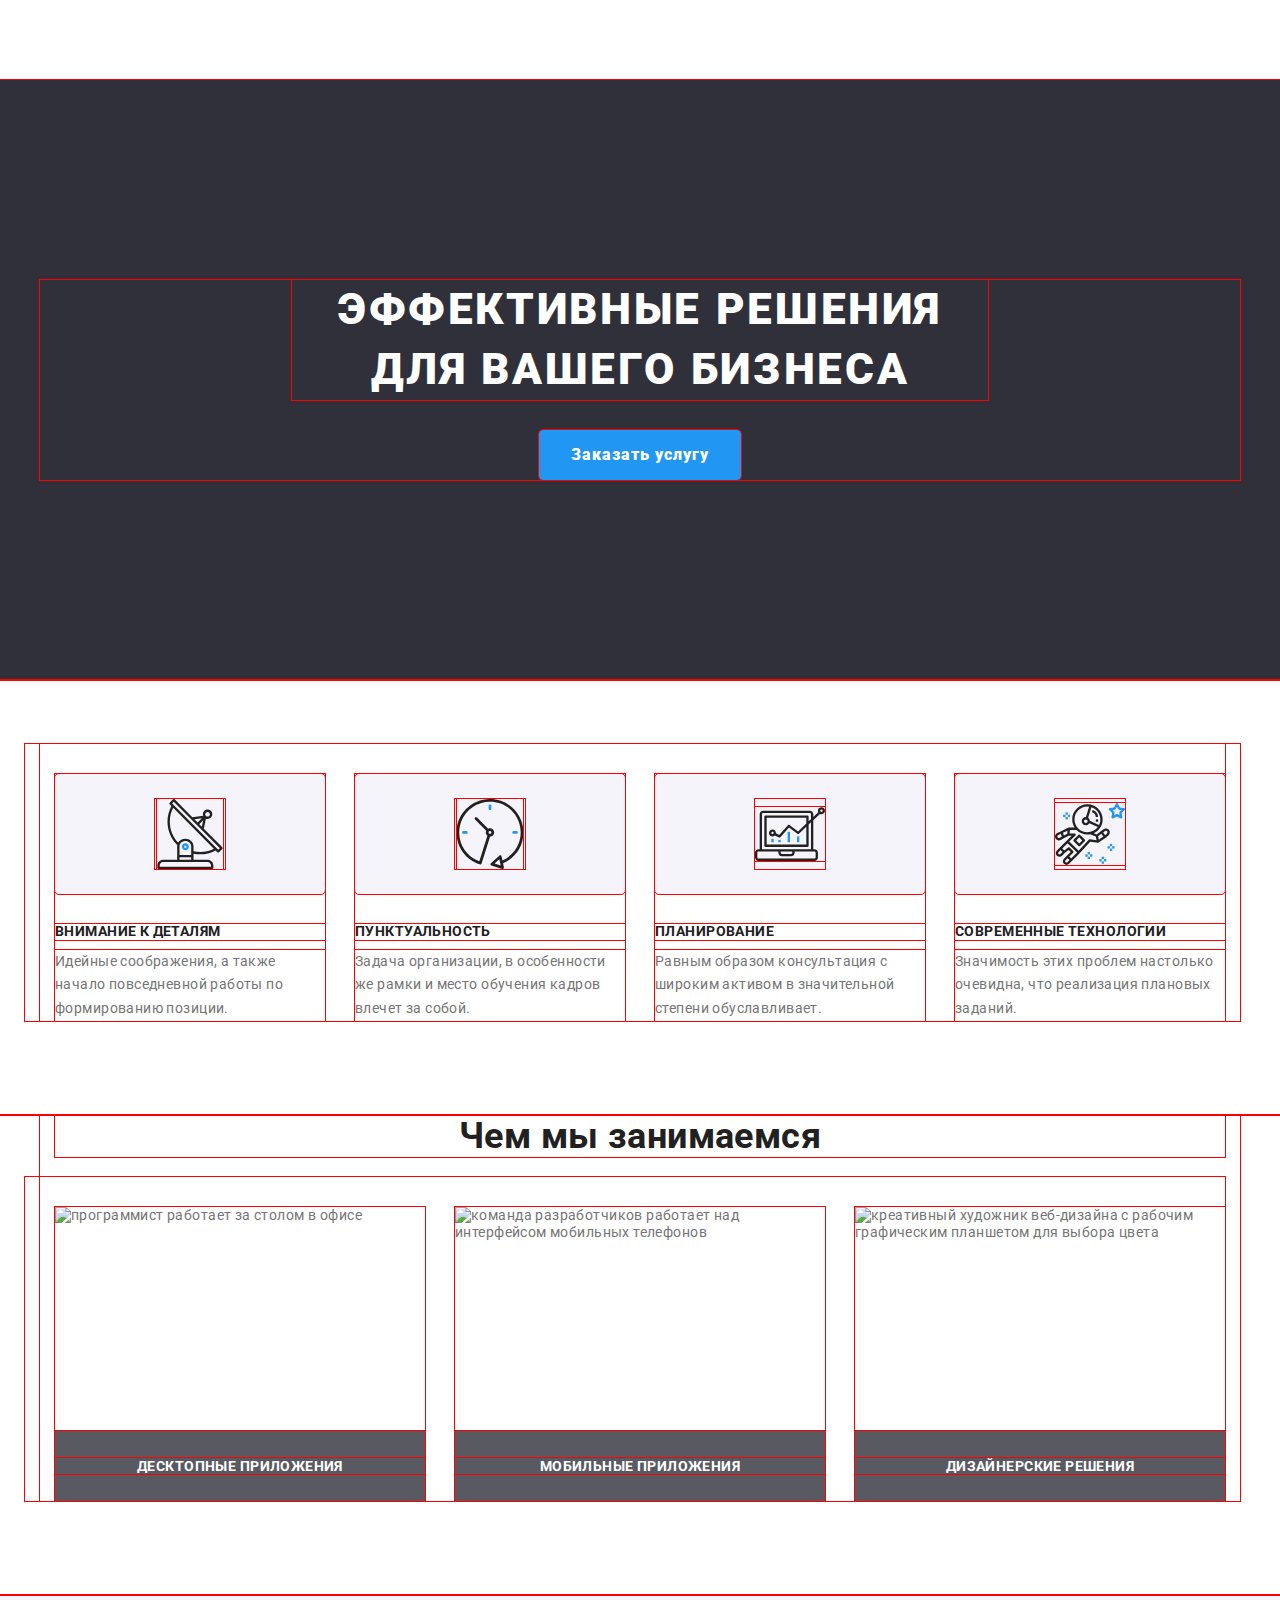
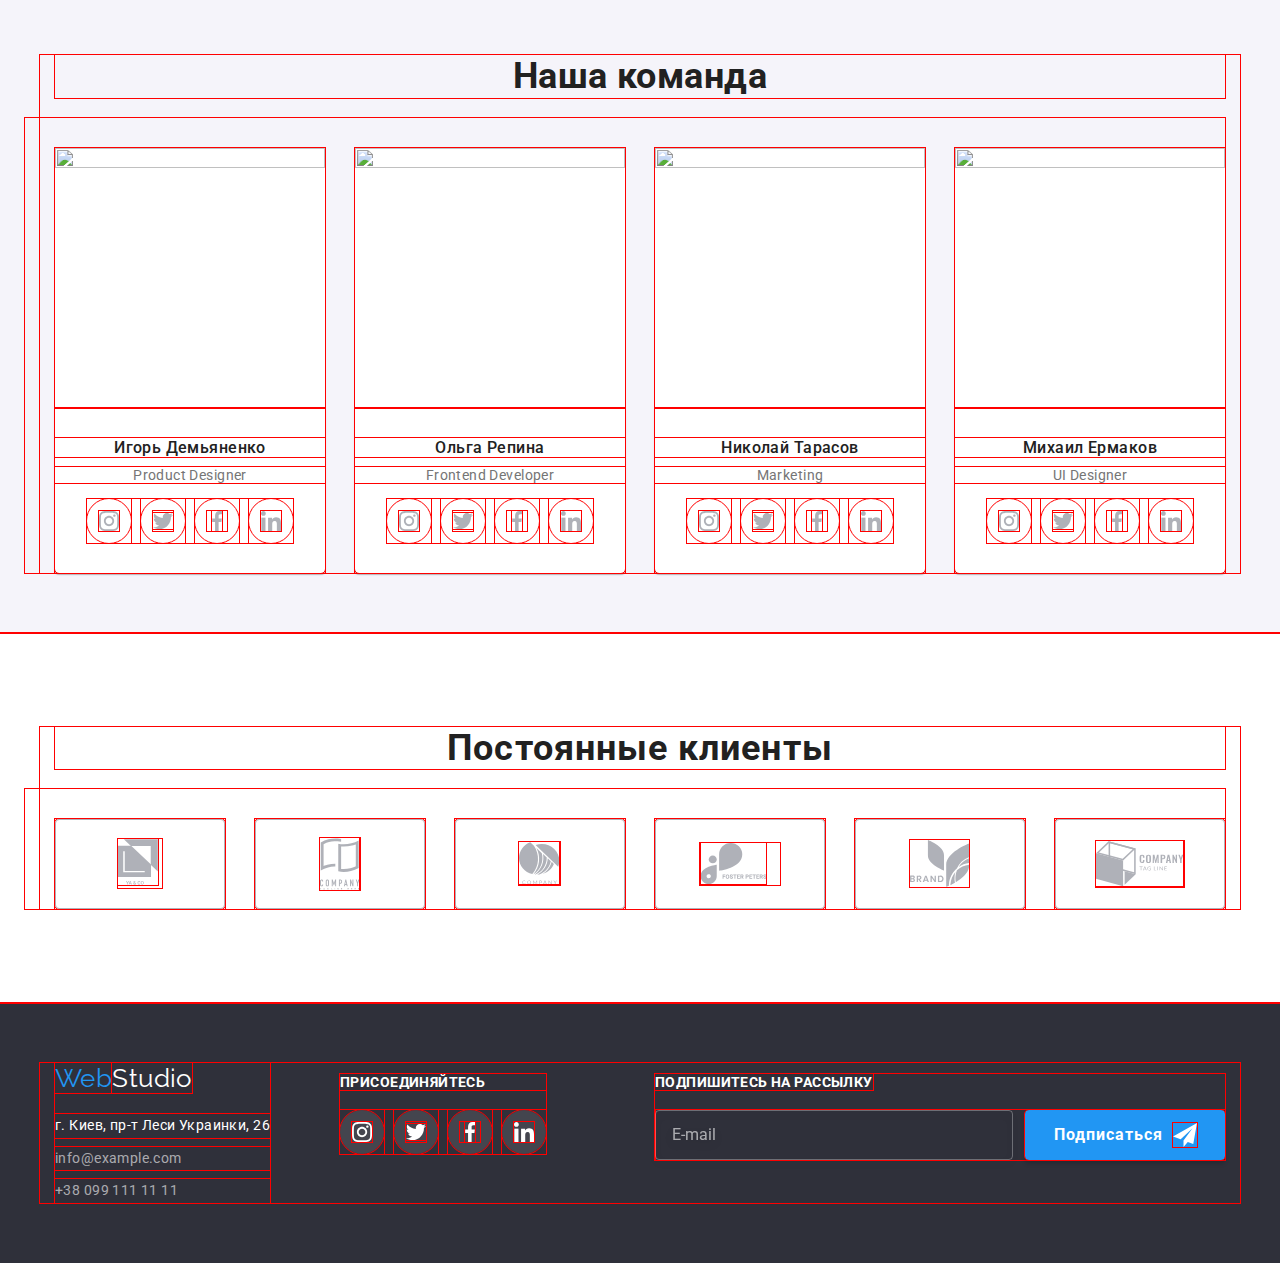
==== index.html @ 81e75cf7 "Some section done (Mobile First)" ====
<!DOCTYPE html>
<html lang="ru">
<head>
    <meta charset="UTF-8">
    <meta http-equiv="X-UA-Compatible" content="IE=edge">
    <meta name="viewport" content="width=device-width, initial-scale=1.0">
    <title lang="en">WebStudio</title>
    <link rel="preconnect" href="https://fonts.gstatic.com">
    <link href="https://fonts.googleapis.com/css2?family=Raleway:wght@700&family=Roboto:wght@400;500;700;900&display=swap"
        rel="stylesheet">
    <link rel="stylesheet" href="https://cdnjs.cloudflare.com/ajax/libs/modern-normalize/1.0.0/modern-normalize.css">
    <link rel="stylesheet" href="./css/main.min.css">
</head>
<body>

    <!-- <header class="header">
        <div class="container header__envelope">
            <a href="./index.html" class="logo">Web<span class="logo logo--color-b">Studio</span></a>
            <nav class="nav">
                <ul class="list nav__list">
                    <li class="nav__item"><a href="./index.html" class="nav__link nav__link--current">Студия</a></li>
                    <li class="nav__item"><a href="./portfolio.html" class="nav__link">Портфолио</a></li>
                    <li class="nav__item"><a href="" class="nav__link">Контакты</a></li>
                </ul>
            </nav>
            
            <ul class="list contacts contacts__list">
                <li class="contacts__item">
                    <a href="mailto:info@devstudio.com" class="contacts__link">
                        <svg class="contacts__icon" width="16" height="12">
                            <use href="./images/svg/icons.svg#icon-envelope"></use>
                        </svg>
                        info@devstudio.com</a>
                </li>
                <li class="contacts__item">
                    <a href="tel:+380961111111" class="contacts__link">
                        <svg class="contacts__icon" width="10" height="16">
                            <use href="./images/svg/icons.svg#icon-smartphone"></use>
                        </svg>
                        +38 096 111 11 11</a>
                </li>
            </ul>
        </div>
    </header> -->

    <main>
        
        <section class="section baner">
            <div class="container">
                <h1 class="baner__title">Эффективные решения для вашего бизнеса</h1>
                <button type="button" class="baner__button" data-modal-open>Заказать услугу</button>
            </div>
        </section>
        
        <section class="features  section">
            <div class="container">
                <h2 class="hidden">Особенности</h2>
                <ul class="list features__list">
                    <li class="features__item">
                        <div class="features__tumb">
                        <svg class="features__icon" width="70" height="70">
                            <use href="./images/svg/icons.svg#icon-antenna"></use>
                        </svg>
                        </div>
                        <h3 class="features__title">Внимание к деталям</h3>
                        <p class="features__text">Идейные соображения, а также начало повседневной работы по формированию позиции.</p>
                    </li>
                    <li class="features__item">
                        <div class="features__tumb">
                        <svg class="features__icon" width="70" height="70">
                            <use href="./images/svg/icons.svg#icon-clock"></use>
                        </svg>
                        </div>
                        <h3 class="features__title">Пунктуальность</h3>
                        <p class="features__text">Задача организации, в особенности же рамки и место обучения кадров влечет за собой.</p>
                    </li>
                    <li class="features__item">
                        <div class="features__tumb">
                        <svg class="features__icon" width="70" height="70">
                            <use href="./images/svg/icons.svg#icon-diagram"></use>
                        </svg>
                        </div>
                        <h3 class="features__title">Планирование</h3>
                        <p class="features__text">Равным образом консультация с широким активом в значительной степени обуславливает.</p>
                    </li>
                    <li class="features__item">
                        <div class="features__tumb">
                        <svg class="features__icon" width="70" height="70">
                            <use href="./images/svg/icons.svg#icon-astronaut"></use>
                        </svg>
                        </div>
                        <h3 class="features__title">Современные технологии</h3>
                        <p class="features__text">Значимость этих проблем настолько очевидна, что реализация плановых заданий.</p>
                    </li>
                </ul>
            </div>
        </section>
        
        <section class="works  section">
            <div class="container">
                <h2 class="works__title">Чем мы занимаемся</h2>
                <ul class="list works__list">
                    <li class="works__item">
                        <div class="works__thumb">
                            <img src="./images/img1.jpg" width="370" height="294" alt="программист работает за столом в офисе">
                            <div class="works__overlay">
                                <p>Десктопные приложения</p>
                            </div>
                        </div>
                    </li>
                    
                    <li class="works__item">
                        <div class="works__thumb">
                            <img src="./images/img2.jpg" width="370" height="294" alt="команда разработчиков работает над интерфейсом мобильных телефонов">
                            <div class="works__overlay">
                                <p>Мобильные приложения</p>
                            </div>
                        </div>
                    </li>

                    <li class="works__item">
                        <div class="works__thumb">
                            <img src="./images/img3.jpg" width="370" height="294" alt="креативный художник веб-дизайна с рабочим графическим планшетом для выбора цвета">
                            <div class="works__overlay">
                                <p>Дизайнерские решения</p>
                            </div>
                        </div>
                    </li>
                </ul>
            </div>
        </section>
        
        <section class="team  section">
            <div class="container">
                <h2 class="team__title">Наша команда</h2>
                <ul class="list team__list">
                    <li class="team__item">

                        <article class="team-card">
                            <div class="team-card__thumb">
                                <img src="./images/img21.jpg" width="270" height="260" alt="" />
                            </div>
                            
                            <div class="team-card__content">
                                <h3 class="team-card__name">Игорь Демьяненко</h3>
                                <p class="team-card__profecion" lang="en">Product Designer</p>
                            <ul class="list social social__list">
                                <li class="social__item">
                                    <a href="" class="social__link" target="_blank" rel="noopener noreferrer">
                                        <svg class="social__icon">
                                            <use href="./images/svg/icons.svg#icon-instagram"></use>
                                        </svg>
                                    </a>
                                </li>

                                <li class="social__item">
                                    <a href="" class="social__link" target="_blank" rel="noopener noreferrer">
                                        <svg class="social__icon">
                                            <use href="./images/svg/icons.svg#icon-twitter"></use>
                                        </svg>
                                    </a>
                                </li>

                                <li class="social__item">
                                    <a href="" class="social__link" target="_blank" rel="noopener noreferrer">
                                        <svg class="social__icon">
                                            <use href="./images/svg/icons.svg#icon-facebook"></use>
                                        </svg>
                                    </a>
                                </li>

                                <li class="social__item">
                                    <a href="" class="social__link" target="_blank" rel="noopener noreferrer">
                                        <svg class="social__icon">
                                            <use href="./images/svg/icons.svg#icon-linkedin"></use>
                                        </svg>
                                    </a>
                                </li>
                            </ul>
                            </div>
                        </article>
                    </li>

                    <li class="team__item">
                        <article class="team-card">
                            <div class="team-card__thumb">
                                <img src="./images/img22.jpg" width="270" height="260" alt="" />
                            </div>
                            
                            <div class="team-card__content">
                                <h3 class="team-card__name">Ольга Репина</h3>
                                <p class="team-card__profecion" lang="en">Frontend Developer</p>
                            <ul class="list social social__list">
                                <li class="social__item">
                                    <a href="" class="social__link" target="_blank" rel="noopener noreferrer">
                                        <svg class="social__icon">
                                            <use href="./images/svg/icons.svg#icon-instagram"></use>
                                        </svg>
                                    </a>
                                </li>

                                <li class="social__item">
                                    <a href="" class="social__link" target="_blank" rel="noopener noreferrer">
                                        <svg class="social__icon">
                                            <use href="./images/svg/icons.svg#icon-twitter"></use>
                                        </svg>
                                    </a>
                                </li>

                                <li class="social__item">
                                    <a href="" class="social__link" target="_blank" rel="noopener noreferrer">
                                        <svg class="social__icon">
                                            <use href="./images/svg/icons.svg#icon-facebook"></use>
                                        </svg>
                                    </a>
                                </li>

                                <li class="social__item">
                                    <a href="" class="social__link" target="_blank" rel="noopener noreferrer">
                                        <svg class="social__icon">
                                            <use href="./images/svg/icons.svg#icon-linkedin"></use>
                                        </svg>
                                    </a>
                                </li>
                            </ul>
                            </div>
                        </article>
                    </li>

                    <li class="team__item">
                        <article class="team-card">
                            <div class="team-card__thumb">
                                <img src="./images/img23.jpg" width="270" height="260" alt="" />
                            </div>
                            
                            <div class="team-card__content">
                                <h3 class="team-card__name">Николай Тарасов</h3>
                                <p class="team-card__profecion" lang="en">Marketing</p>
                            <ul class="list social social__list">
                                <li class="social__item">
                                    <a href="" class="social__link" target="_blank" rel="noopener noreferrer">
                                        <svg class="social__icon">
                                            <use href="./images/svg/icons.svg#icon-instagram"></use>
                                        </svg>
                                    </a>
                                </li>

                                <li class="social__item">
                                    <a href="" class="social__link" target="_blank" rel="noopener noreferrer">
                                        <svg class="social__icon">
                                            <use href="./images/svg/icons.svg#icon-twitter"></use>
                                        </svg>
                                    </a>
                                </li>

                                <li class="social__item">
                                    <a href="" class="social__link" target="_blank" rel="noopener noreferrer">
                                        <svg class="social__icon">
                                            <use href="./images/svg/icons.svg#icon-facebook"></use>
                                        </svg>
                                    </a>
                                </li>

                                <li class="social__item">
                                    <a href="" class="social__link" target="_blank" rel="noopener noreferrer">
                                        <svg class="social__icon">
                                            <use href="./images/svg/icons.svg#icon-linkedin"></use>
                                        </svg>
                                    </a>
                                </li>
                            </ul>
                            </div>
                        </article>
                    </li>

                    <li class="team__item">
                        <article class="team-card">
                            <div class="team-card__thumb">
                                <img src="./images/img24.jpg" width="270" height="260" alt="" />
                            </div>
                            
                            <div class="team-card__content">
                                <h3 class="team-card__name">Михаил Ермаков</h3>
                                <p class="team-card__profecion" lang="en">UI Designer</p>
                            <ul class="list social social__list">
                                <li class="social__item">
                                    <a href="" class="social__link" target="_blank" rel="noopener noreferrer">
                                        <svg class="social__icon">
                                            <use href="./images/svg/icons.svg#icon-instagram"></use>
                                        </svg>
                                    </a>
                                </li>

                                <li class="social__item">
                                    <a href="" class="social__link" target="_blank" rel="noopener noreferrer">
                                        <svg class="social__icon">
                                            <use href="./images/svg/icons.svg#icon-twitter"></use>
                                        </svg>
                                    </a>
                                </li>

                                <li class="social__item">
                                    <a href="" class="social__link" target="_blank" rel="noopener noreferrer">
                                        <svg class="social__icon">
                                            <use href="./images/svg/icons.svg#icon-facebook"></use>
                                        </svg>
                                    </a>
                                </li>

                                <li class="social__item">
                                    <a href="" class="social__link" target="_blank" rel="noopener noreferrer">
                                        <svg class="social__icon">
                                            <use href="./images/svg/icons.svg#icon-linkedin"></use>
                                        </svg>
                                    </a>
                                </li>
                            </ul>
                            </div>
                        </article>
                    </li>
                </ul>
            </div>
        </section>

        <section class="clients section">
            <div class="container">
                <h2 class="clients__title">Постоянные клиенты</h2>
                <ul class="list clients__list">
                    <li class="clients__item">
                        <a href="" class="clients__link">
                        <svg  class="
                        " width="44" height="49">
                            <use href="./images/svg/icons.svg#icon-logo-1"></use>
                        </svg>
                        </a>
                    </li>
                    <li class="clients__item">
                        <a href="" class="clients__link">
                        <svg  class="" width="40" height="52">
                            <use href="./images/svg/icons.svg#icon-logo-2"></use>
                        </svg>
                        </a>
                    </li>
                    <li class="clients__item">
                        <a href="" class="clients__link">
                        <svg  class="" width="41" height="43">
                            <use href="./images/svg/icons.svg#icon-logo-3"></use>
                        </svg>
                        </a>
                    </li>
                    <li class="clients__item">
                        <a href="" class="clients__link">
                        <svg  class="" width="80" height="42">
                            <use href="./images/svg/icons.svg#icon-logo-4"></use>
                        </svg>
                        </a>
                    </li>
                    <li class="clients__item">
                        <a href="" class="clients__link">
                        <svg  class="" width="59" height="47">
                            <use href="./images/svg/icons.svg#icon-logo-5"></use>
                        </svg>
                        </a>
                    </li>
                    <li class="clients__item">
                        <a href="" class="clients__link">
                        <svg  class="" width="88" height="46">
                            <use href="./images/svg/icons.svg#icon-logo-6"></use>
                        </svg>
                        </a>
                    </li>
                </ul>
            </div>
        </section>

    </main>
    
    <footer class="footer">
        <div class="container footer__envelope">
            <div class="footer__box">
                <a href="./index.html" class="logo">Web<span class="logo--color-w">Studio</span></a>
                <address class="address">
                    <ul class="list address__list">
                        <li class="address__item">
                            <a href="https://goo.gl/maps/QPnTebf9rSp8Pme26" class="address__map" target="_blank" rel="noopener noreferrer">г. Киев, пр-т Леси Украинки, 26</a>
                        </li>
                        <li class="address__item">
                            <a href="mailto:info@example.com" class="address__link">info@example.com</a>
                        </li>
                        <li class="address__item">
                            <a href="tel:+380991111111" class="address__link">+38 099 111 11 11</a>
                        </li>
                        
                    </ul>
                </address>
            </div>
            <div class="folow social">
                <h3 class="folow__title">присоединяйтесь</h3>
                <ul class="list social__list">
                    <li class="social__item">
                        <a href="" class="social__link-footer" target="_blank" rel="noopener noreferrer">
                            <svg class="social__icon-footer">
                                <use href="./images/svg/icons.svg#icon-instagram"></use>
                            </svg>
                        </a>
                    </li>
                
                    <li class="social__item">
                        <a href="" class="social__link-footer" target="_blank" rel="noopener noreferrer">
                            <svg class="social__icon-footer">
                                <use href="./images/svg/icons.svg#icon-twitter"></use>
                            </svg>
                        </a>
                    </li>
                
                    <li class="social__item">
                        <a href="" class="social__link-footer" target="_blank" rel="noopener noreferrer">
                            <svg class="social__icon-footer">
                                <use href="./images/svg/icons.svg#icon-facebook"></use>
                            </svg>
                        </a>
                    </li>
                
                    <li class="social__item">
                        <a href="" class="social__link-footer" target="_blank" rel="noopener noreferrer">
                            <svg class="social__icon-footer">
                                <use href="./images/svg/icons.svg#icon-linkedin"></use>
                            </svg>
                        </a>
                    </li>
            </div>

            <div class="subscribe">
                <h3 class="subscribe__title">Подпишитесь на рассылку</h3>
                    <div class="subscribe__form">
                        <label for="subscribe-email" class="subscribe__label"></label>
                        <input type="email" name="telegramm" placeholder="E-mail" class="subscribe__input" id="subscribe-email" autocomplete="email"/>

                        <button type="submit" class="subscribe__button">Подписаться
                            <svg class="subscribe__icon" width="24px" height="24px">
                                <use href="./images/svg/icons.svg#icon-telegramm"></use>
                            </svg>
                        </button>
                    </div>
             </div>
        </div>
    </footer>

    
    <!-- <div class="backdrop is-hidden" data-modal>
        <div class="modal">
            <button class="modal__button-close" data-modal-close>
                <svg class="modal__icon-close" width="18px" height="18px">
                    <use href="./images/svg/icons.svg#modal-close"></use>
                </svg>
            </button>
               
                <div class="modal__container">
                    <b class="modal__title">Оставьте свои данные, мы вам перезвоним</b>
                    <form class="form">
                
                        <div class="form__item">
                            <label for="user-name" class="form__label">Имя</label>
                            <input type="text" id="user-name" name="name" class="form__input" autocomplete="name">
                            <svg class="form__icon" width="18px" height="18px">
                                <use href="./images/svg/icons.svg#icon-name-user-form"></use>
                            </svg>
                        </div>
                
                        <div class="form__item">
                            <label for="user-tel" class="form__label">Телефон</label>
                            <input type="tel" id="user-tel" name="phone" class="form__input" autocomplete="tel">
                            <svg class="form__icon" width="18px" height="18px">
                                <use href="./images/svg/icons.svg#icon-tel-form"></use>
                            </svg>
                        </div>
                
                        <div class="form__item">
                            <label for="user-email" class="form__label">Почта</label>
                            <input type="email" id="user-email" name="mail" class="form__input" autocomplete="email">
                            <svg class="form__icon" width="18px" height="18px">
                                <use href="./images/svg/icons.svg#icon-email-form"></use>
                            </svg>
                        </div>
                
                        <div class="form__item">
                            <label for="user-comment" class="form__label">Комментарий</label>
                            <textarea name="comment" placeholder="Введите текст" id="user-comment" name="comment"
                                class="form__input-comment"></textarea>
                        </div>
                
                        <label class="chek check__label" for="check">
                            <input class="check__input hidden" type="checkbox" id="check" name="check" required />
                            <span class="check__thumb">
                                <svg class="check__icon" width="16px" height="15px">
                                    <use href="./images/svg/icons.svg#icon-checkbox"></use>
                                </svg>
                            </span>
                            <p class="check__policy">Соглашаюсь с рассылкой и принимаю
                                <a class="check__policy-link" href="">Условия договора</a>
                            </p>
                        </label>
                
                        <button class="submit-btn" type="submit">Отправить</button>
                
                    </form>
                </div>
        </div>
        
    </div> -->

    

    

    <script src="./js/modal.js"></script>
    
</body>
</html>
---- css/main.min.css ----
:root{--card-set-gap: 30px;--card-shadow: 0px 2px 1px -1px rgba(0, 0, 0, 0.2),
    0px 1px 1px 0px rgba(0, 0, 0, 0.14), 0px 1px 3px 0px rgba(0, 0, 0, 0.12);--main-text-color: #757575;--title-text-color: #212121;--main-bg-color: #ffffff;--secondary-bg-color: #2f303a;--accent-color: #2196f3;--accent-btn-color: #188ce8;--for-link: #afb1b8;--time-gif: 250ms;--cubic: cubic-bezier(0.4, 0, 0.2, 1)}body{font-family:"Roboto", sans-serif;font-size:14px;letter-spacing:0.03em;padding-top:80px;background-color:var(--main-bg-color);color:var(--main-text-color)}*,*::before,*::after{outline:1px solid red}h1,h2,h3,h4,h5,h6,p,b{margin:0}img{display:block;width:100%;height:auto}.hidden{position:absolute;width:1px;height:1px;border:0;margin:-1px;padding:0;clip:rect(0 0 0 0);overflow:hidden}.list{list-style:none;padding:0;margin:0}.section{padding-top:60px;padding-bottom:60px}@media screen and (min-width: 1200px){.section{padding-top:94px;padding-bottom:94px}}.container{width:100%;padding-left:15px;padding-right:15px}@media screen and (min-width: 480px){.container{max-width:480px;margin-left:auto;margin-right:auto}}@media screen and (min-width: 768px){.container{max-width:768px}}@media screen and (min-width: 1200px){.container{max-width:1200px}}.header{position:fixed;min-height:80px;width:100%;min-height:80px;top:0;left:0;z-index:1;background-color:var(--main-bg-color);border-bottom:1px solid #ececec}.header__envelope{display:flex;align-items:center}.logo{text-decoration:none;font-family:"Raleway", sans-serif;font-size:26px;line-height:1.19;color:var(--accent-color)}.logo--color-b{color:var(--title-text-color)}.logo--color-w{color:var(--main-bg-color)}.nav__list{display:flex;margin-left:88px}@media screen and (min-width: 1200px){.nav__list{margin-left:93px}}.nav__item:not(:last-child){margin-right:50px}.nav__link{display:block;align-items:center;padding-top:32px;padding-bottom:32px;text-decoration:none;font-weight:500;line-height:1.14;letter-spacing:0.02em;color:var(--title-text-color);transition:color var(--time-gif) var(--cubic)}.nav__link:hover,.nav__link:focus{color:var(--accent-color)}.nav__link--current{position:relative;color:var(--accent-color)}.nav__link--current::after{content:"";display:block;position:absolute;bottom:-1px;left:0;width:100%;height:4px;border-radius:2px;background-color:var(--accent-color)}.contacts{display:flex}.contacts__list{margin-left:auto}.contacts__item:not(:last-child){margin-right:50px}.contacts__link{display:inline-flex;align-items:center;text-decoration:none;font-weight:500;line-height:1.14;letter-spacing:0.02em;color:var(--main-text-color);transition:color var(--time-gif) var(--cubic)}.contacts__link:hover,.contacts__link:focus{color:var(--accent-color)}.contacts__icon{margin-right:10px;fill:currentColor}.baner{max-width:1600px;margin-right:auto;margin-left:auto;text-align:center;padding-top:200px;padding-bottom:200px;background-image:linear-gradient(to bottom, rgba(47,48,58,0.4), rgba(47,48,58,0.4)),url(../images/Img.jpg);background-repeat:no-repeat;background-size:cover;background-position:center;background-color:var(--secondary-bg-color)}.baner__title{margin:0 auto 30px;font-weight:900;max-width:696px;font-style:normal;font-size:44px;line-height:1.36;letter-spacing:0.06em;text-transform:uppercase;color:var(--main-bg-color)}.baner__button{padding:10px 32px;min-width:200px;font-weight:900;font-size:16px;line-height:1.87;letter-spacing:0.06em;cursor:pointer;border:0px solid transparent;border-radius:4px;background-color:var(--accent-color);color:var(--main-bg-color)}.baner__button:hover,.baner__button:focus{background-color:var(--accent-btn-color)}.features__list{display:flex;flex-wrap:wrap;margin-left:calc(-1 * var(--card-set-gap));margin-top:calc(-1 * var(--card-set-gap))}.features__item{flex-basis:100%;margin-left:var(--card-set-gap);margin-top:var(--card-set-gap)}@media screen and (min-width: 768px){.features__item{flex-basis:calc(100% / 2 - var(--card-set-gap))}}@media screen and (min-width: 1200px){.features__item{flex-basis:calc(100% / 4 - var(--card-set-gap))}}.features__tumb{display:flex;justify-content:center;align-items:center;margin-bottom:30px;height:120px;border-radius:4px;background-color:#f5f4fa}.features__title{margin-bottom:10px;font-weight:700;font-size:14px;line-height:1.14;text-transform:uppercase;color:var(--title-text-color)}.features__text{line-height:1.71}.works{display:none}@media screen and (min-width: 1200px){.works{display:block;padding-top:0}}.works__title{text-align:center;margin-bottom:50px;font-size:36px;line-height:1.17;color:var(--title-text-color)}.works__list{display:flex;flex-wrap:wrap;margin-left:calc(-1 * var(--card-set-gap));margin-top:calc(-1 * var(--card-set-gap))}.works__item{flex-basis:calc(100% / 3 - var(--card-set-gap));margin-left:var(--card-set-gap);margin-top:var(--card-set-gap)}.works__thumb{position:relative}.works__overlay{position:absolute;bottom:0;width:100%;padding-top:27px;padding-bottom:27px;font-weight:700;line-height:16px;text-align:center;text-transform:uppercase;color:var(--main-bg-color);background-color:rgba(47,48,58,0.8)}.team{background-color:#f5f4fa;padding-top:60px;padding-bottom:60px}.team__title{margin-bottom:50px;text-align:center;font-size:36px;line-height:1.17;color:var(--title-text-color)}.team__list{display:flex;flex-wrap:wrap;margin-left:calc(-1 * var(--card-set-gap));margin-top:calc(-1 * var(--card-set-gap))}.team__item{flex-basis:100%;margin-left:var(--card-set-gap);margin-top:var(--card-set-gap);background-color:var(--main-bg-color)}@media screen and (min-width: 768px){.team__item{flex-basis:calc(100% / 2 - var(--card-set-gap))}}@media screen and (min-width: 1200px){.team__item{flex-basis:calc(100% / 4 - var(--card-set-gap))}}.team-card__thumb{width:100%}.team-card__content{text-align:center;padding-top:var(--card-set-gap);padding-bottom:24px;box-shadow:0px 1px 3px rgba(0,0,0,0.12),0px 1px 1px rgba(0,0,0,0.14),0px 2px 1px rgba(0,0,0,0.2);border-radius:0px 0px 4px 4px}@media screen and (min-width: 1200px){.team-card__content{padding-bottom:30px}}.team-card__name{margin-bottom:10px;font-weight:500;font-size:16px;line-height:1.19;color:var(--title-text-color)}.team-card__profecion{margin-bottom:16px}.social__list{display:inline-flex}.social__item:not(:last-child){margin-right:10px}.social__link{display:flex;align-items:center;justify-content:center;width:44px;height:44px;border-radius:50%;transition:background-color var(--time-gif) var(--cubic),fill var(--time-gif) var(--cubic)}.social__link:hover,.social__link:focus{background-color:var(--accent-color)}.social__icon{width:20px;height:20px;fill:var(--for-link)}.social__link:hover .social__icon,.social__link:focus .social__icon{fill:var(--main-bg-color)}.social__link-footer{display:flex;align-items:center;justify-content:center;width:44px;height:44px;border-radius:50%;fill:var(--main-bg-color);background-color:rgba(255,255,255,0.1);transition:background-color var(--time-gif) var(--cubic)}.social__link-footer:hover,.social__link-footer:focus{background-color:var(--accent-color)}.social__icon-footer{width:20px;height:20px;fill:var(--main-bg-color)}.clients__title{margin-bottom:30px;text-align:center;font-weight:700;font-size:36px;line-height:42px;letter-spacing:0.03em;color:var(--title-text-color)}@media screen and (min-width: 768px){.clients__title{margin-bottom:50px}}.clients__list{display:flex;flex-wrap:wrap;margin-left:calc(-1 * var(--card-set-gap));margin-top:calc(-1 * var(--card-set-gap))}.clients__item{display:flex;justify-content:center;align-items:center;flex-basis:calc((100% - 2 * var(--card-set-gap)) / 2);height:90px;margin-left:var(--card-set-gap);margin-top:var(--card-set-gap)}@media screen and (min-width: 768px){.clients__item{flex-basis:calc((100% - 3 * var(--card-set-gap)) / 3)}}@media screen and (min-width: 1200px){.clients__item{flex-basis:calc((100% - 6 * var(--card-set-gap)) / 6)}}.clients__link{display:flex;align-items:center;justify-content:center;width:100%;height:90px;fill:var(--for-link);border:1px solid var(--for-link);border-radius:4px;transition:fill var(--time-gif) var(--cubic),border-color var(--time-gif) var(--cubic)}.clients__link:focus,.clients__link:hover{fill:var(--accent-color);border-color:var(--accent-color)}.footer{padding-top:60px;padding-bottom:60px;background-color:var(--secondary-bg-color)}@media screen and (min-width: 768px){.footer__envelope{display:flex;flex-wrap:wrap;justify-content:space-around;align-items:baseline}}@media screen and (min-width: 1200px){.footer__envelope{display:flex;align-items:baseline}}.footer__box{text-align:center}@media screen and (min-width: 1200px){.footer__box{text-align:left}}.social__list{display:inline-flex}.social__item:not(:last-child){margin-right:10px}.social__link{display:flex;align-items:center;justify-content:center;width:44px;height:44px;border-radius:50%;transition:background-color var(--time-gif) var(--cubic),fill var(--time-gif) var(--cubic)}.social__link:hover,.social__link:focus{background-color:var(--accent-color)}.social__icon{width:20px;height:20px;fill:var(--for-link)}.social__link:hover .social__icon,.social__link:focus .social__icon{fill:var(--main-bg-color)}.social__link-footer{display:flex;align-items:center;justify-content:center;width:44px;height:44px;border-radius:50%;fill:var(--main-bg-color);background-color:rgba(255,255,255,0.1);transition:background-color var(--time-gif) var(--cubic)}.social__link-footer:hover,.social__link-footer:focus{background-color:var(--accent-color)}.social__icon-footer{width:20px;height:20px;fill:var(--main-bg-color)}.address{margin-top:20px}.address__map{display:block;line-height:1.71;text-decoration:none;font-style:normal;color:var(--main-bg-color);transition:color var(--time-gif) var(--cubic)}.address__map:hover,.address__map:focus{color:var(--accent-color)}.address__item:not(:first-child){margin-top:9px}.address__link{display:block;text-decoration:none;font-style:normal;line-height:1.71;color:rgba(255,255,255,0.6);transition:color var(--time-gif) var(--cubic)}.address__link:hover,.address__link:focus{color:var(--accent-color)}.subscribe{margin-top:60px;text-align:center}@media screen and (min-width: 1200px){.subscribe{margin-top:0;margin-left:auto;text-align:left}}@media screen and (min-width: 1200px){.subscribe__form{display:flex}}.subscribe__title{display:inline-block;margin-bottom:20px;font-weight:700;font-size:14px;line-height:16px;text-transform:uppercase;color:var(--main-bg-color)}.subscribe__input{width:100%;height:50px;padding:15px 16px;font-weight:400;font-size:16px;line-height:1.25;outline:none;border:1px solid rgba(255,255,255,0.3);border-radius:4px;color:rgba(255,255,255,0.6);background-color:var(--bg-color);filter:drop-shadow(0px 4px 4px rgba(0,0,0,0.15))}.subscribe__input::placeholder{font-weight:400;font-size:16px;line-height:1.25;color:rgba(255,255,255,0.6)}@media screen and (min-width: 1200px){.subscribe__input{margin-right:12px;width:358px}}.subscribe__button{position:relative;margin-top:20px;padding-left:29px;padding-top:10px;padding-bottom:10px;padding-right:62px;min-width:200px;font-weight:700;font-size:16px;line-height:1.87;letter-spacing:0.06em;cursor:pointer;border:0px solid transparent;border-radius:4px;color:var(--main-bg-color);background-color:var(--accent-color);box-shadow:0px 4px 4px rgba(0,0,0,0.15);transition:background-color 250ms cubic-bezier(0.4, 0, 0.2, 1)}.subscribe__button:hover,.subscribe__button:focus{background-color:var(--accent-btn-color)}@media screen and (min-width: 1200px){.subscribe__button{margin-top:0}}.subscribe__icon{position:absolute;right:28px;top:13px;bottom:13px;fill:var(--main-bg-color)}.folow{margin-top:60px;text-align:center}@media screen and (min-width: 768px){.folow{margin-top:0}}@media screen and (min-width: 1200px){.folow{margin-left:70px;text-align:left}}.folow__title{margin-bottom:20px;font-weight:700;font-size:14px;line-height:16px;text-transform:uppercase;color:var(--main-bg-color)}.backdrop{position:fixed;top:0;left:0;width:100%;height:100%;background:rgba(0,0,0,0.2);z-index:2;opacity:1;transition:opacity var(--time-gif) var(--cubic),visibility var(--time-gif) var(--cubic)}.backdrop.is-hidden{visibility:hidden;opacity:0;pointer-events:none}.modal{position:absolute;top:50%;left:50%;transform:translate(-50%, -50%) scale(1);min-width:528px;min-height:581px;background-color:var(--main-bg-color);box-shadow:0px 1px 3px rgba(0,0,0,0.12),0px 1px 1px rgba(0,0,0,0.14),0px 2px 1px rgba(0,0,0,0.2);border-radius:4px;transition:transform var(--time-gif) var(--cubic),visibility var(--time-gif) var(--cubic)}.backdrop.is-hidden .modal{transform:translate(-50%, -50%) scale(0.7)}.modal__button-close{position:absolute;top:8px;right:8px;width:30px;height:30px;display:inline-flex;align-items:center;justify-content:center;background-color:var(--main-bg-color);border:1px solid rgba(0,0,0,0.1);border-radius:50%;cursor:pointer}.modal__icon-close{fill:#000000;transition:fill var(--time-gif) var(--cubic)}.modal__button-close:focus .modal__icon-close,.modal__button-close:hover .modal__icon-close{fill:var(--accent-color)}.modal__container{display:flex;flex-direction:column;padding:40px}.modal__title{margin-bottom:12px;font-weight:700;font-size:20px;line-height:1.15;text-align:center;color:var(--title-text-color)}.form__item{position:relative;display:flex;flex-direction:column}.form__item:not(:last-child){margin-bottom:10px}.form__label{margin-bottom:4px;font-weight:400;font-size:12px;line-height:1.17;letter-spacing:0.01em;cursor:pointer}.form__input{height:40px;padding-left:42px;padding-right:16px;border:1px solid rgba(33,33,33,0.2);border-radius:4px;cursor:pointer;transition:border-color var(--time-gif) var(--cubic)}.form__input:hover,.form__input:focus{border-color:var(--accent-color);outline:none}.form__icon{position:absolute;top:50%;left:12px;pointer-events:none;fill:var(--title-text-color);transition:fill var(--time-gif) var(--cubic)}.form__input:hover ~ .form__icon,.form__input:focus ~ .form__icon{fill:var(--accent-color)}.form__input-comment{resize:none;height:120px;padding:12px 16px;cursor:pointer;border:1px solid rgba(33,33,33,0.2);border-radius:4px;transition:border-color var(--time-gif) var(--cubic)}.form__input-comment:hover,.form__input-comment:focus{border-color:var(--accent-color);outline:none}.form__input-comment::placeholder{font-weight:400;font-size:12px;line-height:1.17;letter-spacing:0.01em;color:rgba(117,117,117,0.5)}.check__label{display:flex;margin-bottom:30px;cursor:pointer}.check__thumb{display:flex;align-items:center;justify-content:center;width:16px;height:15px;border:2px solid var(--title-text-color);border-radius:2px;transition:border-color var(--time-gif) var(--cubic),background-color var(--time-gif) var(--cubic)}.check__input:checked+.check__thumb{background-color:var(--accent-color);border:0px solid transparent}.check__policy{padding-left:7px}.check__policy-link{color:var(--accent-color)}.submit-btn{display:block;min-width:200px;min-height:50px;padding:10px;margin:0 auto;cursor:pointer;font-weight:700;font-size:16px;line-height:1.87;letter-spacing:0.06em;color:var(--main-bg-color);background:var(--accent-color);box-shadow:0px 4px 4px rgba(0,0,0,0.15);border:0px solid transparent;border-radius:4px;transition:background-color var(--time-gif) var(--cubic)}.submit-btn:hover,.submit-btn:focus{background-color:var(--accent-btn-color)}
/*# sourceMappingURL=main.min.css.map */
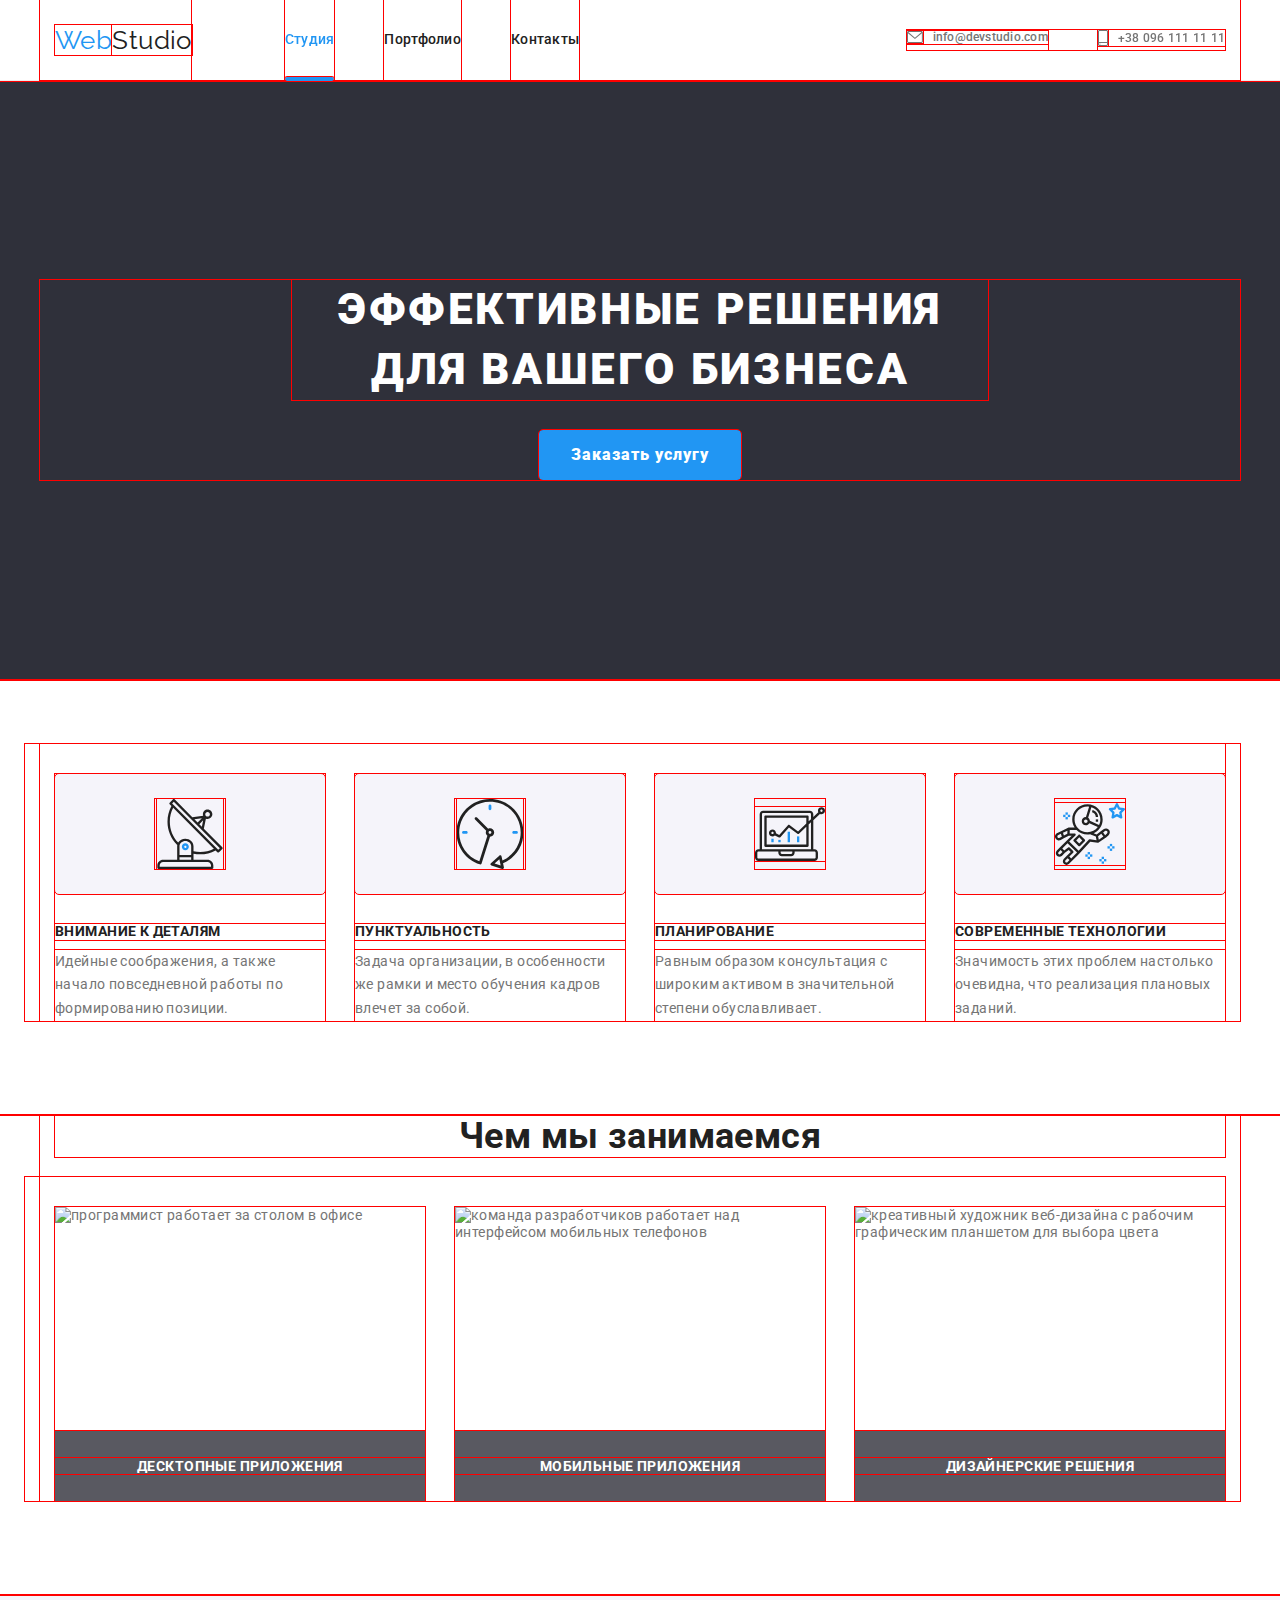
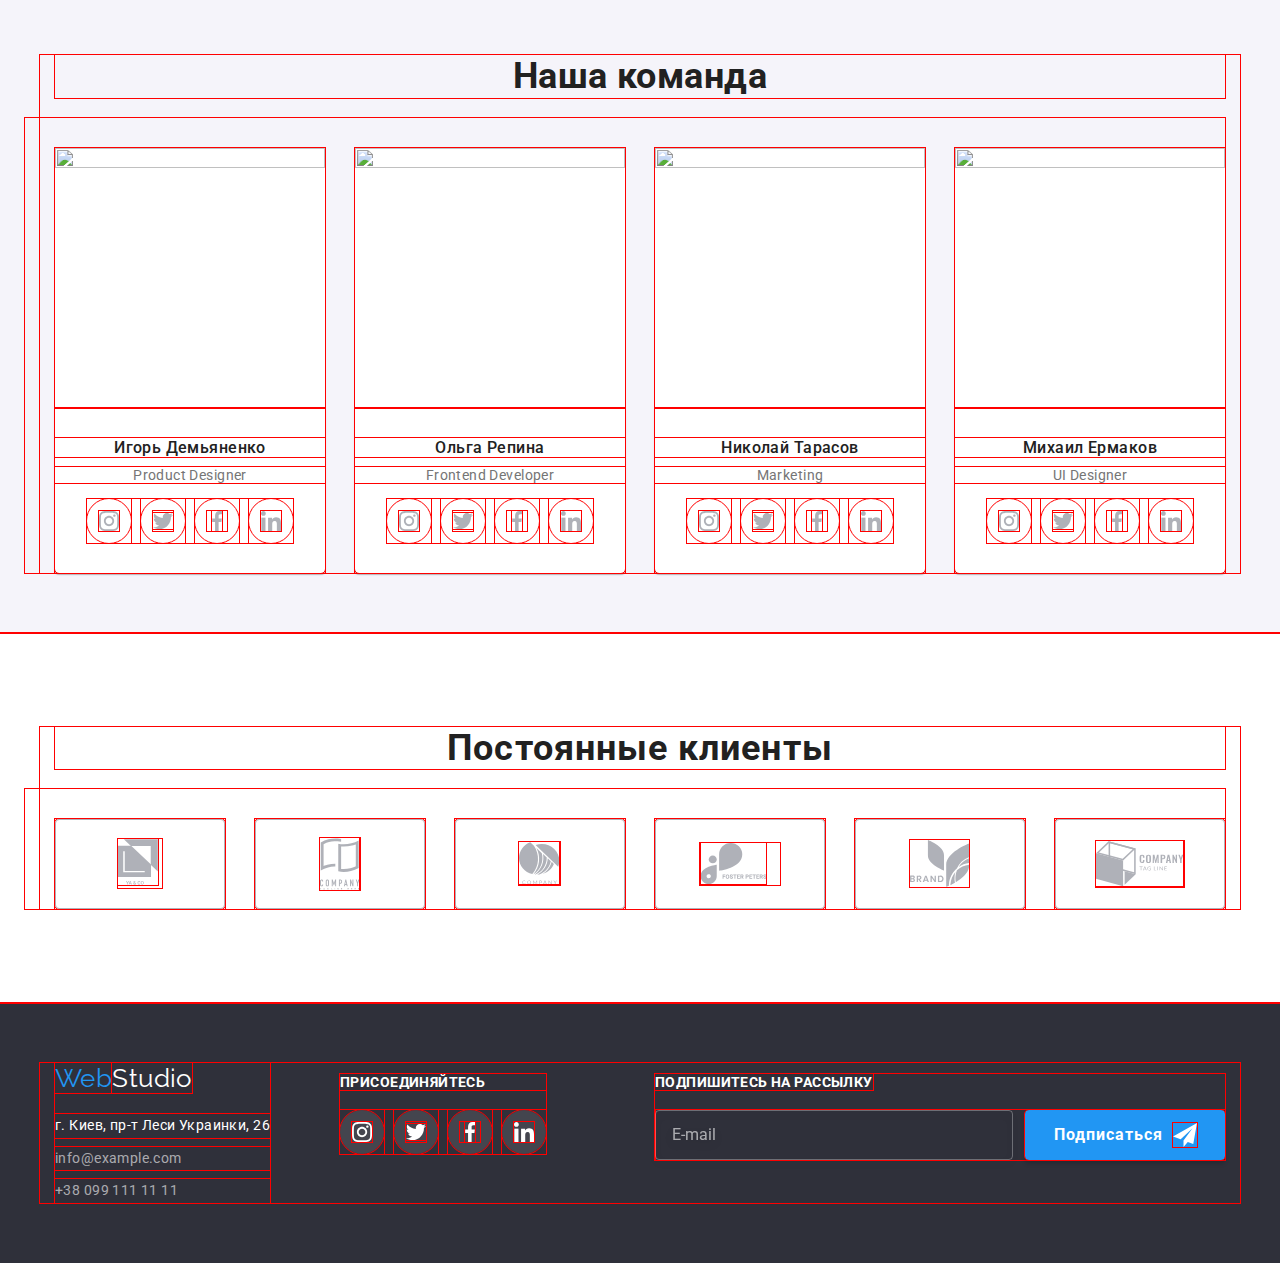
==== commit e7a9aea6: "modal (First Mobile)" ====
--- a/index.html
+++ b/index.html
@@ -13,7 +13,7 @@
 </head>
 <body>
 
-    <!-- <header class="header">
+    <header class="header">
         <div class="container header__envelope">
             <a href="./index.html" class="logo">Web<span class="logo logo--color-b">Studio</span></a>
             <nav class="nav">
@@ -41,7 +41,7 @@
                 </li>
             </ul>
         </div>
-    </header> -->
+    </header>
 
     <main>
         
@@ -447,7 +447,7 @@
     </footer>
 
     
-    <!-- <div class="backdrop is-hidden" data-modal>
+    <div class="backdrop is-hidden" data-modal>
         <div class="modal">
             <button class="modal__button-close" data-modal-close>
                 <svg class="modal__icon-close" width="18px" height="18px">
@@ -507,7 +507,7 @@
                 </div>
         </div>
         
-    </div> -->
+    </div>
 
     
 
--- a/css/main.min.css
+++ b/css/main.min.css
@@ -1,3 +1,3 @@
 :root{--card-set-gap: 30px;--card-shadow: 0px 2px 1px -1px rgba(0, 0, 0, 0.2),
-    0px 1px 1px 0px rgba(0, 0, 0, 0.14), 0px 1px 3px 0px rgba(0, 0, 0, 0.12);--main-text-color: #757575;--title-text-color: #212121;--main-bg-color: #ffffff;--secondary-bg-color: #2f303a;--accent-color: #2196f3;--accent-btn-color: #188ce8;--for-link: #afb1b8;--time-gif: 250ms;--cubic: cubic-bezier(0.4, 0, 0.2, 1)}body{font-family:"Roboto", sans-serif;font-size:14px;letter-spacing:0.03em;padding-top:80px;background-color:var(--main-bg-color);color:var(--main-text-color)}*,*::before,*::after{outline:1px solid red}h1,h2,h3,h4,h5,h6,p,b{margin:0}img{display:block;width:100%;height:auto}.hidden{position:absolute;width:1px;height:1px;border:0;margin:-1px;padding:0;clip:rect(0 0 0 0);overflow:hidden}.list{list-style:none;padding:0;margin:0}.section{padding-top:60px;padding-bottom:60px}@media screen and (min-width: 1200px){.section{padding-top:94px;padding-bottom:94px}}.container{width:100%;padding-left:15px;padding-right:15px}@media screen and (min-width: 480px){.container{max-width:480px;margin-left:auto;margin-right:auto}}@media screen and (min-width: 768px){.container{max-width:768px}}@media screen and (min-width: 1200px){.container{max-width:1200px}}.header{position:fixed;min-height:80px;width:100%;min-height:80px;top:0;left:0;z-index:1;background-color:var(--main-bg-color);border-bottom:1px solid #ececec}.header__envelope{display:flex;align-items:center}.logo{text-decoration:none;font-family:"Raleway", sans-serif;font-size:26px;line-height:1.19;color:var(--accent-color)}.logo--color-b{color:var(--title-text-color)}.logo--color-w{color:var(--main-bg-color)}.nav__list{display:flex;margin-left:88px}@media screen and (min-width: 1200px){.nav__list{margin-left:93px}}.nav__item:not(:last-child){margin-right:50px}.nav__link{display:block;align-items:center;padding-top:32px;padding-bottom:32px;text-decoration:none;font-weight:500;line-height:1.14;letter-spacing:0.02em;color:var(--title-text-color);transition:color var(--time-gif) var(--cubic)}.nav__link:hover,.nav__link:focus{color:var(--accent-color)}.nav__link--current{position:relative;color:var(--accent-color)}.nav__link--current::after{content:"";display:block;position:absolute;bottom:-1px;left:0;width:100%;height:4px;border-radius:2px;background-color:var(--accent-color)}.contacts{display:flex}.contacts__list{margin-left:auto}.contacts__item:not(:last-child){margin-right:50px}.contacts__link{display:inline-flex;align-items:center;text-decoration:none;font-weight:500;line-height:1.14;letter-spacing:0.02em;color:var(--main-text-color);transition:color var(--time-gif) var(--cubic)}.contacts__link:hover,.contacts__link:focus{color:var(--accent-color)}.contacts__icon{margin-right:10px;fill:currentColor}.baner{max-width:1600px;margin-right:auto;margin-left:auto;text-align:center;padding-top:200px;padding-bottom:200px;background-image:linear-gradient(to bottom, rgba(47,48,58,0.4), rgba(47,48,58,0.4)),url(../images/Img.jpg);background-repeat:no-repeat;background-size:cover;background-position:center;background-color:var(--secondary-bg-color)}.baner__title{margin:0 auto 30px;font-weight:900;max-width:696px;font-style:normal;font-size:44px;line-height:1.36;letter-spacing:0.06em;text-transform:uppercase;color:var(--main-bg-color)}.baner__button{padding:10px 32px;min-width:200px;font-weight:900;font-size:16px;line-height:1.87;letter-spacing:0.06em;cursor:pointer;border:0px solid transparent;border-radius:4px;background-color:var(--accent-color);color:var(--main-bg-color)}.baner__button:hover,.baner__button:focus{background-color:var(--accent-btn-color)}.features__list{display:flex;flex-wrap:wrap;margin-left:calc(-1 * var(--card-set-gap));margin-top:calc(-1 * var(--card-set-gap))}.features__item{flex-basis:100%;margin-left:var(--card-set-gap);margin-top:var(--card-set-gap)}@media screen and (min-width: 768px){.features__item{flex-basis:calc(100% / 2 - var(--card-set-gap))}}@media screen and (min-width: 1200px){.features__item{flex-basis:calc(100% / 4 - var(--card-set-gap))}}.features__tumb{display:flex;justify-content:center;align-items:center;margin-bottom:30px;height:120px;border-radius:4px;background-color:#f5f4fa}.features__title{margin-bottom:10px;font-weight:700;font-size:14px;line-height:1.14;text-transform:uppercase;color:var(--title-text-color)}.features__text{line-height:1.71}.works{display:none}@media screen and (min-width: 1200px){.works{display:block;padding-top:0}}.works__title{text-align:center;margin-bottom:50px;font-size:36px;line-height:1.17;color:var(--title-text-color)}.works__list{display:flex;flex-wrap:wrap;margin-left:calc(-1 * var(--card-set-gap));margin-top:calc(-1 * var(--card-set-gap))}.works__item{flex-basis:calc(100% / 3 - var(--card-set-gap));margin-left:var(--card-set-gap);margin-top:var(--card-set-gap)}.works__thumb{position:relative}.works__overlay{position:absolute;bottom:0;width:100%;padding-top:27px;padding-bottom:27px;font-weight:700;line-height:16px;text-align:center;text-transform:uppercase;color:var(--main-bg-color);background-color:rgba(47,48,58,0.8)}.team{background-color:#f5f4fa;padding-top:60px;padding-bottom:60px}.team__title{margin-bottom:50px;text-align:center;font-size:36px;line-height:1.17;color:var(--title-text-color)}.team__list{display:flex;flex-wrap:wrap;margin-left:calc(-1 * var(--card-set-gap));margin-top:calc(-1 * var(--card-set-gap))}.team__item{flex-basis:100%;margin-left:var(--card-set-gap);margin-top:var(--card-set-gap);background-color:var(--main-bg-color)}@media screen and (min-width: 768px){.team__item{flex-basis:calc(100% / 2 - var(--card-set-gap))}}@media screen and (min-width: 1200px){.team__item{flex-basis:calc(100% / 4 - var(--card-set-gap))}}.team-card__thumb{width:100%}.team-card__content{text-align:center;padding-top:var(--card-set-gap);padding-bottom:24px;box-shadow:0px 1px 3px rgba(0,0,0,0.12),0px 1px 1px rgba(0,0,0,0.14),0px 2px 1px rgba(0,0,0,0.2);border-radius:0px 0px 4px 4px}@media screen and (min-width: 1200px){.team-card__content{padding-bottom:30px}}.team-card__name{margin-bottom:10px;font-weight:500;font-size:16px;line-height:1.19;color:var(--title-text-color)}.team-card__profecion{margin-bottom:16px}.social__list{display:inline-flex}.social__item:not(:last-child){margin-right:10px}.social__link{display:flex;align-items:center;justify-content:center;width:44px;height:44px;border-radius:50%;transition:background-color var(--time-gif) var(--cubic),fill var(--time-gif) var(--cubic)}.social__link:hover,.social__link:focus{background-color:var(--accent-color)}.social__icon{width:20px;height:20px;fill:var(--for-link)}.social__link:hover .social__icon,.social__link:focus .social__icon{fill:var(--main-bg-color)}.social__link-footer{display:flex;align-items:center;justify-content:center;width:44px;height:44px;border-radius:50%;fill:var(--main-bg-color);background-color:rgba(255,255,255,0.1);transition:background-color var(--time-gif) var(--cubic)}.social__link-footer:hover,.social__link-footer:focus{background-color:var(--accent-color)}.social__icon-footer{width:20px;height:20px;fill:var(--main-bg-color)}.clients__title{margin-bottom:30px;text-align:center;font-weight:700;font-size:36px;line-height:42px;letter-spacing:0.03em;color:var(--title-text-color)}@media screen and (min-width: 768px){.clients__title{margin-bottom:50px}}.clients__list{display:flex;flex-wrap:wrap;margin-left:calc(-1 * var(--card-set-gap));margin-top:calc(-1 * var(--card-set-gap))}.clients__item{display:flex;justify-content:center;align-items:center;flex-basis:calc((100% - 2 * var(--card-set-gap)) / 2);height:90px;margin-left:var(--card-set-gap);margin-top:var(--card-set-gap)}@media screen and (min-width: 768px){.clients__item{flex-basis:calc((100% - 3 * var(--card-set-gap)) / 3)}}@media screen and (min-width: 1200px){.clients__item{flex-basis:calc((100% - 6 * var(--card-set-gap)) / 6)}}.clients__link{display:flex;align-items:center;justify-content:center;width:100%;height:90px;fill:var(--for-link);border:1px solid var(--for-link);border-radius:4px;transition:fill var(--time-gif) var(--cubic),border-color var(--time-gif) var(--cubic)}.clients__link:focus,.clients__link:hover{fill:var(--accent-color);border-color:var(--accent-color)}.footer{padding-top:60px;padding-bottom:60px;background-color:var(--secondary-bg-color)}@media screen and (min-width: 768px){.footer__envelope{display:flex;flex-wrap:wrap;justify-content:space-around;align-items:baseline}}@media screen and (min-width: 1200px){.footer__envelope{display:flex;align-items:baseline}}.footer__box{text-align:center}@media screen and (min-width: 1200px){.footer__box{text-align:left}}.social__list{display:inline-flex}.social__item:not(:last-child){margin-right:10px}.social__link{display:flex;align-items:center;justify-content:center;width:44px;height:44px;border-radius:50%;transition:background-color var(--time-gif) var(--cubic),fill var(--time-gif) var(--cubic)}.social__link:hover,.social__link:focus{background-color:var(--accent-color)}.social__icon{width:20px;height:20px;fill:var(--for-link)}.social__link:hover .social__icon,.social__link:focus .social__icon{fill:var(--main-bg-color)}.social__link-footer{display:flex;align-items:center;justify-content:center;width:44px;height:44px;border-radius:50%;fill:var(--main-bg-color);background-color:rgba(255,255,255,0.1);transition:background-color var(--time-gif) var(--cubic)}.social__link-footer:hover,.social__link-footer:focus{background-color:var(--accent-color)}.social__icon-footer{width:20px;height:20px;fill:var(--main-bg-color)}.address{margin-top:20px}.address__map{display:block;line-height:1.71;text-decoration:none;font-style:normal;color:var(--main-bg-color);transition:color var(--time-gif) var(--cubic)}.address__map:hover,.address__map:focus{color:var(--accent-color)}.address__item:not(:first-child){margin-top:9px}.address__link{display:block;text-decoration:none;font-style:normal;line-height:1.71;color:rgba(255,255,255,0.6);transition:color var(--time-gif) var(--cubic)}.address__link:hover,.address__link:focus{color:var(--accent-color)}.subscribe{margin-top:60px;text-align:center}@media screen and (min-width: 1200px){.subscribe{margin-top:0;margin-left:auto;text-align:left}}@media screen and (min-width: 1200px){.subscribe__form{display:flex}}.subscribe__title{display:inline-block;margin-bottom:20px;font-weight:700;font-size:14px;line-height:16px;text-transform:uppercase;color:var(--main-bg-color)}.subscribe__input{width:100%;height:50px;padding:15px 16px;font-weight:400;font-size:16px;line-height:1.25;outline:none;border:1px solid rgba(255,255,255,0.3);border-radius:4px;color:rgba(255,255,255,0.6);background-color:var(--bg-color);filter:drop-shadow(0px 4px 4px rgba(0,0,0,0.15))}.subscribe__input::placeholder{font-weight:400;font-size:16px;line-height:1.25;color:rgba(255,255,255,0.6)}@media screen and (min-width: 1200px){.subscribe__input{margin-right:12px;width:358px}}.subscribe__button{position:relative;margin-top:20px;padding-left:29px;padding-top:10px;padding-bottom:10px;padding-right:62px;min-width:200px;font-weight:700;font-size:16px;line-height:1.87;letter-spacing:0.06em;cursor:pointer;border:0px solid transparent;border-radius:4px;color:var(--main-bg-color);background-color:var(--accent-color);box-shadow:0px 4px 4px rgba(0,0,0,0.15);transition:background-color 250ms cubic-bezier(0.4, 0, 0.2, 1)}.subscribe__button:hover,.subscribe__button:focus{background-color:var(--accent-btn-color)}@media screen and (min-width: 1200px){.subscribe__button{margin-top:0}}.subscribe__icon{position:absolute;right:28px;top:13px;bottom:13px;fill:var(--main-bg-color)}.folow{margin-top:60px;text-align:center}@media screen and (min-width: 768px){.folow{margin-top:0}}@media screen and (min-width: 1200px){.folow{margin-left:70px;text-align:left}}.folow__title{margin-bottom:20px;font-weight:700;font-size:14px;line-height:16px;text-transform:uppercase;color:var(--main-bg-color)}.backdrop{position:fixed;top:0;left:0;width:100%;height:100%;background:rgba(0,0,0,0.2);z-index:2;opacity:1;transition:opacity var(--time-gif) var(--cubic),visibility var(--time-gif) var(--cubic)}.backdrop.is-hidden{visibility:hidden;opacity:0;pointer-events:none}.modal{position:absolute;top:50%;left:50%;transform:translate(-50%, -50%) scale(1);min-width:528px;min-height:581px;background-color:var(--main-bg-color);box-shadow:0px 1px 3px rgba(0,0,0,0.12),0px 1px 1px rgba(0,0,0,0.14),0px 2px 1px rgba(0,0,0,0.2);border-radius:4px;transition:transform var(--time-gif) var(--cubic),visibility var(--time-gif) var(--cubic)}.backdrop.is-hidden .modal{transform:translate(-50%, -50%) scale(0.7)}.modal__button-close{position:absolute;top:8px;right:8px;width:30px;height:30px;display:inline-flex;align-items:center;justify-content:center;background-color:var(--main-bg-color);border:1px solid rgba(0,0,0,0.1);border-radius:50%;cursor:pointer}.modal__icon-close{fill:#000000;transition:fill var(--time-gif) var(--cubic)}.modal__button-close:focus .modal__icon-close,.modal__button-close:hover .modal__icon-close{fill:var(--accent-color)}.modal__container{display:flex;flex-direction:column;padding:40px}.modal__title{margin-bottom:12px;font-weight:700;font-size:20px;line-height:1.15;text-align:center;color:var(--title-text-color)}.form__item{position:relative;display:flex;flex-direction:column}.form__item:not(:last-child){margin-bottom:10px}.form__label{margin-bottom:4px;font-weight:400;font-size:12px;line-height:1.17;letter-spacing:0.01em;cursor:pointer}.form__input{height:40px;padding-left:42px;padding-right:16px;border:1px solid rgba(33,33,33,0.2);border-radius:4px;cursor:pointer;transition:border-color var(--time-gif) var(--cubic)}.form__input:hover,.form__input:focus{border-color:var(--accent-color);outline:none}.form__icon{position:absolute;top:50%;left:12px;pointer-events:none;fill:var(--title-text-color);transition:fill var(--time-gif) var(--cubic)}.form__input:hover ~ .form__icon,.form__input:focus ~ .form__icon{fill:var(--accent-color)}.form__input-comment{resize:none;height:120px;padding:12px 16px;cursor:pointer;border:1px solid rgba(33,33,33,0.2);border-radius:4px;transition:border-color var(--time-gif) var(--cubic)}.form__input-comment:hover,.form__input-comment:focus{border-color:var(--accent-color);outline:none}.form__input-comment::placeholder{font-weight:400;font-size:12px;line-height:1.17;letter-spacing:0.01em;color:rgba(117,117,117,0.5)}.check__label{display:flex;margin-bottom:30px;cursor:pointer}.check__thumb{display:flex;align-items:center;justify-content:center;width:16px;height:15px;border:2px solid var(--title-text-color);border-radius:2px;transition:border-color var(--time-gif) var(--cubic),background-color var(--time-gif) var(--cubic)}.check__input:checked+.check__thumb{background-color:var(--accent-color);border:0px solid transparent}.check__policy{padding-left:7px}.check__policy-link{color:var(--accent-color)}.submit-btn{display:block;min-width:200px;min-height:50px;padding:10px;margin:0 auto;cursor:pointer;font-weight:700;font-size:16px;line-height:1.87;letter-spacing:0.06em;color:var(--main-bg-color);background:var(--accent-color);box-shadow:0px 4px 4px rgba(0,0,0,0.15);border:0px solid transparent;border-radius:4px;transition:background-color var(--time-gif) var(--cubic)}.submit-btn:hover,.submit-btn:focus{background-color:var(--accent-btn-color)}
+    0px 1px 1px 0px rgba(0, 0, 0, 0.14), 0px 1px 3px 0px rgba(0, 0, 0, 0.12);--main-text-color: #757575;--title-text-color: #212121;--main-bg-color: #ffffff;--secondary-bg-color: #2f303a;--accent-color: #2196f3;--accent-btn-color: #188ce8;--for-link: #afb1b8;--time-gif: 250ms;--cubic: cubic-bezier(0.4, 0, 0.2, 1)}body{font-family:"Roboto", sans-serif;font-size:14px;letter-spacing:0.03em;padding-top:80px;background-color:var(--main-bg-color);color:var(--main-text-color)}*,*::before,*::after{outline:1px solid red}h1,h2,h3,h4,h5,h6,p,b{margin:0}img{display:block;width:100%;height:auto}.hidden{position:absolute;width:1px;height:1px;border:0;margin:-1px;padding:0;clip:rect(0 0 0 0);overflow:hidden}.list{list-style:none;padding:0;margin:0}.section{padding-top:60px;padding-bottom:60px}@media screen and (min-width: 1200px){.section{padding-top:94px;padding-bottom:94px}}.container{width:100%;padding-left:15px;padding-right:15px}@media screen and (min-width: 480px){.container{max-width:480px;margin-left:auto;margin-right:auto}}@media screen and (min-width: 768px){.container{max-width:768px}}@media screen and (min-width: 1200px){.container{max-width:1200px}}.header{position:fixed;min-height:80px;width:100%;min-height:80px;top:0;left:0;z-index:1;background-color:var(--main-bg-color);border-bottom:1px solid #ececec}.header__envelope{display:flex;align-items:center}.logo{text-decoration:none;font-family:"Raleway", sans-serif;font-size:26px;line-height:1.19;color:var(--accent-color)}.logo--color-b{color:var(--title-text-color)}.logo--color-w{color:var(--main-bg-color)}.nav__list{display:flex;margin-left:88px}@media screen and (min-width: 1200px){.nav__list{margin-left:93px}}.nav__item:not(:last-child){margin-right:50px}.nav__link{display:block;align-items:center;padding-top:32px;padding-bottom:32px;text-decoration:none;font-weight:500;line-height:1.14;letter-spacing:0.02em;color:var(--title-text-color);transition:color var(--time-gif) var(--cubic)}.nav__link:hover,.nav__link:focus{color:var(--accent-color)}.nav__link--current{position:relative;color:var(--accent-color)}.nav__link--current::after{content:"";display:block;position:absolute;bottom:-1px;left:0;width:100%;height:4px;border-radius:2px;background-color:var(--accent-color)}.contacts__list{margin-left:auto}@media screen and (min-width: 1200px){.contacts__list{display:flex}}@media screen and (min-width: 768px) and (max-width: 1199px){.contacts__item:not(:last-child){margin-bottom:10px}}@media screen and (min-width: 1200px){.contacts__item:not(:last-child){margin-right:50px}}.contacts__link{display:inline-flex;align-items:center;text-decoration:none;font-weight:500;font-size:12px;line-height:1.14;letter-spacing:0.02em;color:var(--main-text-color);transition:color var(--time-gif) var(--cubic)}.contacts__link:hover,.contacts__link:focus{color:var(--accent-color)}.contacts__icon{margin-right:10px;fill:currentColor}.baner{max-width:1600px;margin-right:auto;margin-left:auto;text-align:center;padding-top:200px;padding-bottom:200px;background-image:linear-gradient(to bottom, rgba(47,48,58,0.4), rgba(47,48,58,0.4)),url(../images/Img.jpg);background-repeat:no-repeat;background-size:cover;background-position:center;background-color:var(--secondary-bg-color)}.baner__title{margin:0 auto 30px;font-weight:900;max-width:696px;font-style:normal;font-size:44px;line-height:1.36;letter-spacing:0.06em;text-transform:uppercase;color:var(--main-bg-color)}.baner__button{padding:10px 32px;min-width:200px;font-weight:900;font-size:16px;line-height:1.87;letter-spacing:0.06em;cursor:pointer;border:0px solid transparent;border-radius:4px;background-color:var(--accent-color);color:var(--main-bg-color)}.baner__button:hover,.baner__button:focus{background-color:var(--accent-btn-color)}.features__list{display:flex;flex-wrap:wrap;margin-left:calc(-1 * var(--card-set-gap));margin-top:calc(-1 * var(--card-set-gap))}.features__item{flex-basis:100%;margin-left:var(--card-set-gap);margin-top:var(--card-set-gap)}@media screen and (min-width: 768px){.features__item{flex-basis:calc(100% / 2 - var(--card-set-gap))}}@media screen and (min-width: 1200px){.features__item{flex-basis:calc(100% / 4 - var(--card-set-gap))}}.features__tumb{display:flex;justify-content:center;align-items:center;margin-bottom:30px;height:120px;border-radius:4px;background-color:#f5f4fa}.features__title{margin-bottom:10px;font-weight:700;font-size:14px;line-height:1.14;text-transform:uppercase;color:var(--title-text-color)}.features__text{line-height:1.71}.works{display:none}@media screen and (min-width: 1200px){.works{display:block;padding-top:0}}.works__title{text-align:center;margin-bottom:50px;font-size:36px;line-height:1.17;color:var(--title-text-color)}.works__list{display:flex;flex-wrap:wrap;margin-left:calc(-1 * var(--card-set-gap));margin-top:calc(-1 * var(--card-set-gap))}.works__item{flex-basis:calc(100% / 3 - var(--card-set-gap));margin-left:var(--card-set-gap);margin-top:var(--card-set-gap)}.works__thumb{position:relative}.works__overlay{position:absolute;bottom:0;width:100%;padding-top:27px;padding-bottom:27px;font-weight:700;line-height:16px;text-align:center;text-transform:uppercase;color:var(--main-bg-color);background-color:rgba(47,48,58,0.8)}.team{background-color:#f5f4fa;padding-top:60px;padding-bottom:60px}.team__title{margin-bottom:50px;text-align:center;font-size:36px;line-height:1.17;color:var(--title-text-color)}.team__list{display:flex;flex-wrap:wrap;margin-left:calc(-1 * var(--card-set-gap));margin-top:calc(-1 * var(--card-set-gap))}.team__item{flex-basis:100%;margin-left:var(--card-set-gap);margin-top:var(--card-set-gap);background-color:var(--main-bg-color)}@media screen and (min-width: 768px){.team__item{flex-basis:calc(100% / 2 - var(--card-set-gap))}}@media screen and (min-width: 1200px){.team__item{flex-basis:calc(100% / 4 - var(--card-set-gap))}}.team-card__thumb{width:100%}.team-card__content{text-align:center;padding-top:var(--card-set-gap);padding-bottom:24px;box-shadow:0px 1px 3px rgba(0,0,0,0.12),0px 1px 1px rgba(0,0,0,0.14),0px 2px 1px rgba(0,0,0,0.2);border-radius:0px 0px 4px 4px}@media screen and (min-width: 1200px){.team-card__content{padding-bottom:30px}}.team-card__name{margin-bottom:10px;font-weight:500;font-size:16px;line-height:1.19;color:var(--title-text-color)}.team-card__profecion{margin-bottom:16px}.social__list{display:inline-flex}.social__item:not(:last-child){margin-right:10px}.social__link{display:flex;align-items:center;justify-content:center;width:44px;height:44px;border-radius:50%;transition:background-color var(--time-gif) var(--cubic),fill var(--time-gif) var(--cubic)}.social__link:hover,.social__link:focus{background-color:var(--accent-color)}.social__icon{width:20px;height:20px;fill:var(--for-link)}.social__link:hover .social__icon,.social__link:focus .social__icon{fill:var(--main-bg-color)}.social__link-footer{display:flex;align-items:center;justify-content:center;width:44px;height:44px;border-radius:50%;fill:var(--main-bg-color);background-color:rgba(255,255,255,0.1);transition:background-color var(--time-gif) var(--cubic)}.social__link-footer:hover,.social__link-footer:focus{background-color:var(--accent-color)}.social__icon-footer{width:20px;height:20px;fill:var(--main-bg-color)}.clients__title{margin-bottom:30px;text-align:center;font-weight:700;font-size:36px;line-height:42px;letter-spacing:0.03em;color:var(--title-text-color)}@media screen and (min-width: 768px){.clients__title{margin-bottom:50px}}.clients__list{display:flex;flex-wrap:wrap;margin-left:calc(-1 * var(--card-set-gap));margin-top:calc(-1 * var(--card-set-gap))}.clients__item{display:flex;justify-content:center;align-items:center;flex-basis:calc((100% - 2 * var(--card-set-gap)) / 2);height:90px;margin-left:var(--card-set-gap);margin-top:var(--card-set-gap)}@media screen and (min-width: 768px){.clients__item{flex-basis:calc((100% - 3 * var(--card-set-gap)) / 3)}}@media screen and (min-width: 1200px){.clients__item{flex-basis:calc((100% - 6 * var(--card-set-gap)) / 6)}}.clients__link{display:flex;align-items:center;justify-content:center;width:100%;height:90px;fill:var(--for-link);border:1px solid var(--for-link);border-radius:4px;transition:fill var(--time-gif) var(--cubic),border-color var(--time-gif) var(--cubic)}.clients__link:focus,.clients__link:hover{fill:var(--accent-color);border-color:var(--accent-color)}.footer{padding-top:60px;padding-bottom:60px;background-color:var(--secondary-bg-color)}@media screen and (min-width: 768px){.footer__envelope{display:flex;flex-wrap:wrap;justify-content:space-around;align-items:baseline}}@media screen and (min-width: 1200px){.footer__envelope{display:flex;align-items:baseline}}.footer__box{text-align:center}@media screen and (min-width: 1200px){.footer__box{text-align:left}}.social__list{display:inline-flex}.social__item:not(:last-child){margin-right:10px}.social__link{display:flex;align-items:center;justify-content:center;width:44px;height:44px;border-radius:50%;transition:background-color var(--time-gif) var(--cubic),fill var(--time-gif) var(--cubic)}.social__link:hover,.social__link:focus{background-color:var(--accent-color)}.social__icon{width:20px;height:20px;fill:var(--for-link)}.social__link:hover .social__icon,.social__link:focus .social__icon{fill:var(--main-bg-color)}.social__link-footer{display:flex;align-items:center;justify-content:center;width:44px;height:44px;border-radius:50%;fill:var(--main-bg-color);background-color:rgba(255,255,255,0.1);transition:background-color var(--time-gif) var(--cubic)}.social__link-footer:hover,.social__link-footer:focus{background-color:var(--accent-color)}.social__icon-footer{width:20px;height:20px;fill:var(--main-bg-color)}.address{margin-top:20px}.address__map{display:block;line-height:1.71;text-decoration:none;font-style:normal;color:var(--main-bg-color);transition:color var(--time-gif) var(--cubic)}.address__map:hover,.address__map:focus{color:var(--accent-color)}.address__item:not(:first-child){margin-top:9px}.address__link{display:block;text-decoration:none;font-style:normal;line-height:1.71;color:rgba(255,255,255,0.6);transition:color var(--time-gif) var(--cubic)}.address__link:hover,.address__link:focus{color:var(--accent-color)}.subscribe{margin-top:60px;text-align:center}@media screen and (min-width: 768px) and (max-width: 1199px){.subscribe{width:450px}}@media screen and (min-width: 1200px){.subscribe{margin-top:0;margin-left:auto;text-align:left}}@media screen and (min-width: 1200px){.subscribe__form{display:flex}}.subscribe__title{display:inline-block;margin-bottom:20px;font-weight:700;font-size:14px;line-height:16px;text-transform:uppercase;color:var(--main-bg-color)}.subscribe__input{width:100%;height:50px;padding:15px 16px;font-weight:400;font-size:16px;line-height:1.25;outline:none;border:1px solid rgba(255,255,255,0.3);border-radius:4px;color:rgba(255,255,255,0.6);background-color:var(--bg-color);filter:drop-shadow(0px 4px 4px rgba(0,0,0,0.15))}.subscribe__input::placeholder{font-weight:400;font-size:16px;line-height:1.25;color:rgba(255,255,255,0.6)}@media screen and (min-width: 1200px){.subscribe__input{margin-right:12px;width:358px}}.subscribe__button{position:relative;margin-top:20px;padding-left:29px;padding-top:10px;padding-bottom:10px;padding-right:62px;min-width:200px;font-weight:700;font-size:16px;line-height:1.87;letter-spacing:0.06em;cursor:pointer;border:0px solid transparent;border-radius:4px;color:var(--main-bg-color);background-color:var(--accent-color);box-shadow:0px 4px 4px rgba(0,0,0,0.15);transition:background-color 250ms cubic-bezier(0.4, 0, 0.2, 1)}.subscribe__button:hover,.subscribe__button:focus{background-color:var(--accent-btn-color)}@media screen and (min-width: 1200px){.subscribe__button{margin-top:0}}.subscribe__icon{position:absolute;right:28px;top:13px;bottom:13px;fill:var(--main-bg-color)}.folow{margin-top:60px;text-align:center}@media screen and (min-width: 768px){.folow{margin-top:0}}@media screen and (min-width: 1200px){.folow{margin-left:70px;text-align:left}}.folow__title{margin-bottom:20px;font-weight:700;font-size:14px;line-height:16px;text-transform:uppercase;color:var(--main-bg-color)}.backdrop{position:fixed;top:0;left:0;width:100%;height:100%;background:rgba(0,0,0,0.2);z-index:2;opacity:1;transition:opacity var(--time-gif) var(--cubic),visibility var(--time-gif) var(--cubic)}.backdrop.is-hidden{visibility:hidden;opacity:0;pointer-events:none}.modal{position:absolute;top:50%;left:50%;transform:translate(-50%, -50%) scale(1);min-width:450px;min-height:581px;background-color:var(--main-bg-color);box-shadow:0px 1px 3px rgba(0,0,0,0.12),0px 1px 1px rgba(0,0,0,0.14),0px 2px 1px rgba(0,0,0,0.2);border-radius:4px;transition:transform var(--time-gif) var(--cubic),visibility var(--time-gif) var(--cubic)}.backdrop.is-hidden .modal{transform:translate(-50%, -50%) scale(0.7)}@media screen and (min-width: 1200px){.modal{width:528px}}.modal__button-close{position:absolute;top:8px;right:8px;width:30px;height:30px;display:inline-flex;align-items:center;justify-content:center;background-color:var(--main-bg-color);border:1px solid rgba(0,0,0,0.1);border-radius:50%;cursor:pointer}.modal__icon-close{fill:#000000;transition:fill var(--time-gif) var(--cubic)}.modal__button-close:focus .modal__icon-close,.modal__button-close:hover .modal__icon-close{fill:var(--accent-color)}.modal__container{display:flex;flex-direction:column;padding:40px}.modal__title{margin-bottom:12px;line-height:1.5;font-weight:700;font-size:20px;text-align:center;color:var(--title-text-color)}@media screen and (min-width: 1200px){.modal__title{line-height:1.15}}.form__item{position:relative;display:flex;flex-direction:column}.form__item:not(:last-of-type){margin-bottom:10px}.form__label{margin-bottom:4px;font-weight:400;font-size:12px;line-height:1.17;letter-spacing:0.01em;cursor:pointer}.form__input{height:40px;padding-left:42px;padding-right:16px;border:1px solid rgba(33,33,33,0.2);border-radius:4px;cursor:pointer;transition:border-color var(--time-gif) var(--cubic)}.form__input:hover,.form__input:focus{border-color:var(--accent-color);outline:none}.form__icon{position:absolute;top:50%;left:12px;pointer-events:none;fill:var(--title-text-color);transition:fill var(--time-gif) var(--cubic)}.form__input:hover ~ .form__icon,.form__input:focus ~ .form__icon{fill:var(--accent-color)}.form__input-comment{resize:none;height:120px;padding:12px 16px;cursor:pointer;border:1px solid rgba(33,33,33,0.2);border-radius:4px;transition:border-color var(--time-gif) var(--cubic)}.form__input-comment:hover,.form__input-comment:focus{border-color:var(--accent-color);outline:none}.form__input-comment::placeholder{font-weight:400;font-size:12px;line-height:1.17;letter-spacing:0.01em;color:rgba(117,117,117,0.5)}.check__label{display:flex;margin-top:20px;margin-bottom:30px;cursor:pointer;font-size:12px}@media screen and (min-width: 1200px){.check__label{font-size:14px}}.check__label .check__thumb{display:flex;align-items:center;justify-content:center;width:16px;height:15px;border:2px solid var(--title-text-color);border-radius:2px;transition:border-color var(--time-gif) var(--cubic),background-color var(--time-gif) var(--cubic)}.check__input:checked+.check__label{background-color:var(--accent-color);border:0px solid transparent}.check__policy{padding-left:7px}.check__policy-link{color:var(--accent-color)}.submit-btn{display:block;min-width:200px;min-height:50px;padding:10px;margin:0 auto;cursor:pointer;font-weight:700;font-size:16px;line-height:1.87;letter-spacing:0.06em;color:var(--main-bg-color);background:var(--accent-color);box-shadow:0px 4px 4px rgba(0,0,0,0.15);border:0px solid transparent;border-radius:4px;transition:background-color var(--time-gif) var(--cubic)}.submit-btn:hover,.submit-btn:focus{background-color:var(--accent-btn-color)}
 /*# sourceMappingURL=main.min.css.map */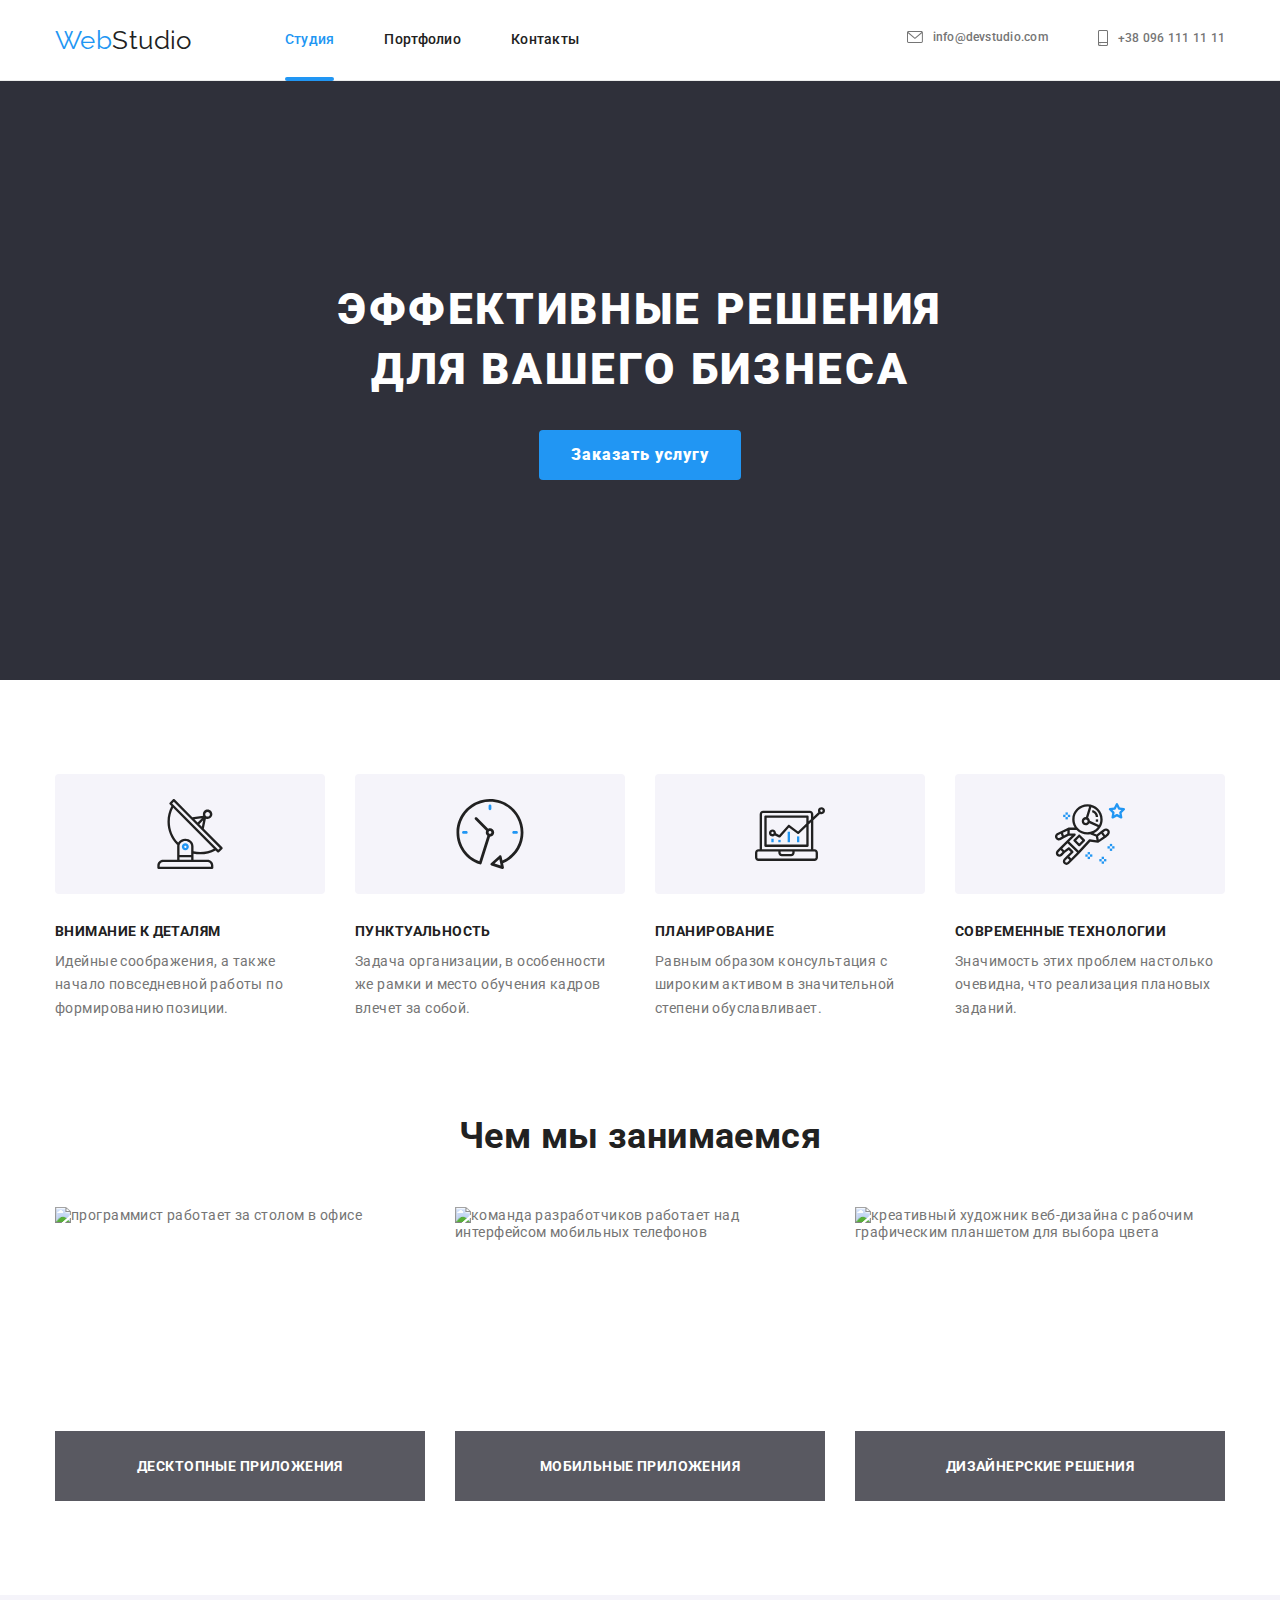
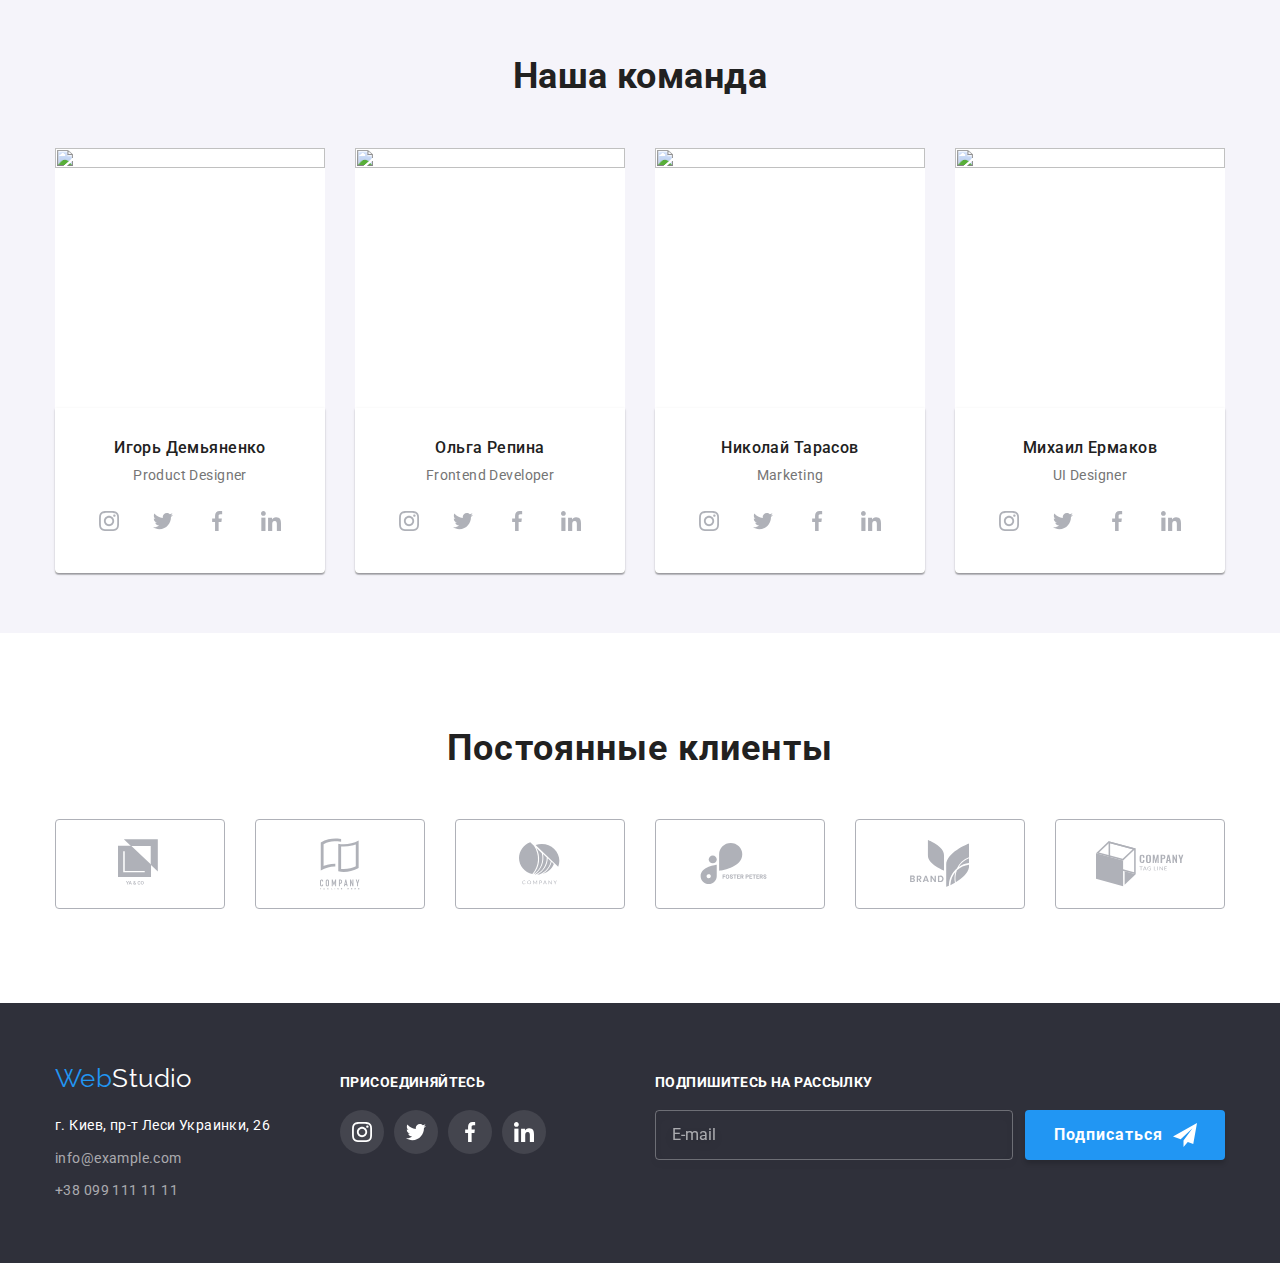
==== commit ba03a4ed: "Осталось разобраться с картинками" ====
--- a/index.html
+++ b/index.html
@@ -15,7 +15,7 @@
 
     <header class="header">
         <div class="container header__envelope">
-            <a href="./index.html" class="logo">Web<span class="logo logo--color-b">Studio</span></a>
+            <a href="./index.html" class="logo">Web<span class="logo logo--color">Studio</span></a>
             <nav class="nav">
                 <ul class="list nav__list">
                     <li class="nav__item"><a href="./index.html" class="nav__link nav__link--current">Студия</a></li>
@@ -40,14 +40,66 @@
                         +38 096 111 11 11</a>
                 </li>
             </ul>
+
+            <button class="menu menu__btn" aria-label="Кнопка меню"
+          data-menu-button>
+                <svg class="menu__btn-icon" width="40" height="40">
+                    <use class="menu__icon-menu" href="./images/svg/icons.svg#icon-menu"></use>
+                    <use class="menu__icon-cross" href="./images/svg/icons.svg#icon-cross"></use>
+                </svg>
+            </button>
+            <div class="mobile-menu" data-menu>
+                <ul class="list mobile-menu__list">
+                    <li class="mobile-menu__item">
+                        <a href="./index.html" class="mobile-menu__link mobile-menu__link">Студия</a>
+                    </li>
+                    <li class="mobile-menu__item">
+                        <a href="./portfolio.html" class="mobile-menu__link">Портфолио</a>
+                    </li>
+                    <li class="mobile-menu__item">
+                        <a href="" class="mobile-menu__link">Контакты</a>
+                    </li>
+                </ul>
+            
+                <ul class="list mobile-menu__contacts-list">
+                    <li class="mobile-menu__contacts-item">
+                        <a href="tel:+380961111111" class="mobile-menu__tel">
+                            +38 096 111 11 11</a>
+                    </li>
+                    <li class="mobile-menu__contacts-item">
+                        <a href="mailto:info@devstudio.com" class="mobile-menu__mail">
+                            info@devstudio.com
+                        </a>
+                    </li>
+                </ul>
+            
+                <ul class="list mobile-menu__socials-list">
+                    <li class="mobile-menu__social-item">
+                        <a href="http://instagram.com" class="mobile-menu__social-link">Instagram</a>
+                    </li>
+                    <li class="mobile-menu__social-item">
+                        <a href="http://twitter.com" class="mobile-menu__social-link">Twitter</a>
+                    </li>
+                    <li class="mobile-menu__social-item">
+                        <a href="http://facebook.com" class="mobile-menu__social-link">Facebook</a>
+                    </li>
+                    <li class="mobile-menu__social-item">
+                        <a href="http://linkedin.com" class="mobile-menu__social-link">LinkedIn</a>
+                    </li>
+                </ul>
+            
+            </div>
         </div>
     </header>
+
+                
 
     <main>
         
         <section class="section baner">
             <div class="container">
-                <h1 class="baner__title">Эффективные решения для вашего бизнеса</h1>
+                <h1 class="baner__title">Эффективные решения
+                    <br> для вашего бизнеса</h1>
                 <button type="button" class="baner__button" data-modal-open>Заказать услугу</button>
             </div>
         </section>
@@ -378,7 +430,7 @@
     <footer class="footer">
         <div class="container footer__envelope">
             <div class="footer__box">
-                <a href="./index.html" class="logo">Web<span class="logo--color-w">Studio</span></a>
+                <a href="./index.html" class="footer__logo">Web<span class="footer__logo footer__logo--color">Studio</span></a>
                 <address class="address">
                     <ul class="list address__list">
                         <li class="address__item">
@@ -514,6 +566,7 @@
     
 
     <script src="./js/modal.js"></script>
+    <script src="./js/mobile-meny.js"></script>
     
 </body>
 </html>
--- a/css/main.min.css
+++ b/css/main.min.css
@@ -1,3 +1,3 @@
 :root{--card-set-gap: 30px;--card-shadow: 0px 2px 1px -1px rgba(0, 0, 0, 0.2),
-    0px 1px 1px 0px rgba(0, 0, 0, 0.14), 0px 1px 3px 0px rgba(0, 0, 0, 0.12);--main-text-color: #757575;--title-text-color: #212121;--main-bg-color: #ffffff;--secondary-bg-color: #2f303a;--accent-color: #2196f3;--accent-btn-color: #188ce8;--for-link: #afb1b8;--time-gif: 250ms;--cubic: cubic-bezier(0.4, 0, 0.2, 1)}body{font-family:"Roboto", sans-serif;font-size:14px;letter-spacing:0.03em;padding-top:80px;background-color:var(--main-bg-color);color:var(--main-text-color)}*,*::before,*::after{outline:1px solid red}h1,h2,h3,h4,h5,h6,p,b{margin:0}img{display:block;width:100%;height:auto}.hidden{position:absolute;width:1px;height:1px;border:0;margin:-1px;padding:0;clip:rect(0 0 0 0);overflow:hidden}.list{list-style:none;padding:0;margin:0}.section{padding-top:60px;padding-bottom:60px}@media screen and (min-width: 1200px){.section{padding-top:94px;padding-bottom:94px}}.container{width:100%;padding-left:15px;padding-right:15px}@media screen and (min-width: 480px){.container{max-width:480px;margin-left:auto;margin-right:auto}}@media screen and (min-width: 768px){.container{max-width:768px}}@media screen and (min-width: 1200px){.container{max-width:1200px}}.header{position:fixed;min-height:80px;width:100%;min-height:80px;top:0;left:0;z-index:1;background-color:var(--main-bg-color);border-bottom:1px solid #ececec}.header__envelope{display:flex;align-items:center}.logo{text-decoration:none;font-family:"Raleway", sans-serif;font-size:26px;line-height:1.19;color:var(--accent-color)}.logo--color-b{color:var(--title-text-color)}.logo--color-w{color:var(--main-bg-color)}.nav__list{display:flex;margin-left:88px}@media screen and (min-width: 1200px){.nav__list{margin-left:93px}}.nav__item:not(:last-child){margin-right:50px}.nav__link{display:block;align-items:center;padding-top:32px;padding-bottom:32px;text-decoration:none;font-weight:500;line-height:1.14;letter-spacing:0.02em;color:var(--title-text-color);transition:color var(--time-gif) var(--cubic)}.nav__link:hover,.nav__link:focus{color:var(--accent-color)}.nav__link--current{position:relative;color:var(--accent-color)}.nav__link--current::after{content:"";display:block;position:absolute;bottom:-1px;left:0;width:100%;height:4px;border-radius:2px;background-color:var(--accent-color)}.contacts__list{margin-left:auto}@media screen and (min-width: 1200px){.contacts__list{display:flex}}@media screen and (min-width: 768px) and (max-width: 1199px){.contacts__item:not(:last-child){margin-bottom:10px}}@media screen and (min-width: 1200px){.contacts__item:not(:last-child){margin-right:50px}}.contacts__link{display:inline-flex;align-items:center;text-decoration:none;font-weight:500;font-size:12px;line-height:1.14;letter-spacing:0.02em;color:var(--main-text-color);transition:color var(--time-gif) var(--cubic)}.contacts__link:hover,.contacts__link:focus{color:var(--accent-color)}.contacts__icon{margin-right:10px;fill:currentColor}.baner{max-width:1600px;margin-right:auto;margin-left:auto;text-align:center;padding-top:200px;padding-bottom:200px;background-image:linear-gradient(to bottom, rgba(47,48,58,0.4), rgba(47,48,58,0.4)),url(../images/Img.jpg);background-repeat:no-repeat;background-size:cover;background-position:center;background-color:var(--secondary-bg-color)}.baner__title{margin:0 auto 30px;font-weight:900;max-width:696px;font-style:normal;font-size:44px;line-height:1.36;letter-spacing:0.06em;text-transform:uppercase;color:var(--main-bg-color)}.baner__button{padding:10px 32px;min-width:200px;font-weight:900;font-size:16px;line-height:1.87;letter-spacing:0.06em;cursor:pointer;border:0px solid transparent;border-radius:4px;background-color:var(--accent-color);color:var(--main-bg-color)}.baner__button:hover,.baner__button:focus{background-color:var(--accent-btn-color)}.features__list{display:flex;flex-wrap:wrap;margin-left:calc(-1 * var(--card-set-gap));margin-top:calc(-1 * var(--card-set-gap))}.features__item{flex-basis:100%;margin-left:var(--card-set-gap);margin-top:var(--card-set-gap)}@media screen and (min-width: 768px){.features__item{flex-basis:calc(100% / 2 - var(--card-set-gap))}}@media screen and (min-width: 1200px){.features__item{flex-basis:calc(100% / 4 - var(--card-set-gap))}}.features__tumb{display:flex;justify-content:center;align-items:center;margin-bottom:30px;height:120px;border-radius:4px;background-color:#f5f4fa}.features__title{margin-bottom:10px;font-weight:700;font-size:14px;line-height:1.14;text-transform:uppercase;color:var(--title-text-color)}.features__text{line-height:1.71}.works{display:none}@media screen and (min-width: 1200px){.works{display:block;padding-top:0}}.works__title{text-align:center;margin-bottom:50px;font-size:36px;line-height:1.17;color:var(--title-text-color)}.works__list{display:flex;flex-wrap:wrap;margin-left:calc(-1 * var(--card-set-gap));margin-top:calc(-1 * var(--card-set-gap))}.works__item{flex-basis:calc(100% / 3 - var(--card-set-gap));margin-left:var(--card-set-gap);margin-top:var(--card-set-gap)}.works__thumb{position:relative}.works__overlay{position:absolute;bottom:0;width:100%;padding-top:27px;padding-bottom:27px;font-weight:700;line-height:16px;text-align:center;text-transform:uppercase;color:var(--main-bg-color);background-color:rgba(47,48,58,0.8)}.team{background-color:#f5f4fa;padding-top:60px;padding-bottom:60px}.team__title{margin-bottom:50px;text-align:center;font-size:36px;line-height:1.17;color:var(--title-text-color)}.team__list{display:flex;flex-wrap:wrap;margin-left:calc(-1 * var(--card-set-gap));margin-top:calc(-1 * var(--card-set-gap))}.team__item{flex-basis:100%;margin-left:var(--card-set-gap);margin-top:var(--card-set-gap);background-color:var(--main-bg-color)}@media screen and (min-width: 768px){.team__item{flex-basis:calc(100% / 2 - var(--card-set-gap))}}@media screen and (min-width: 1200px){.team__item{flex-basis:calc(100% / 4 - var(--card-set-gap))}}.team-card__thumb{width:100%}.team-card__content{text-align:center;padding-top:var(--card-set-gap);padding-bottom:24px;box-shadow:0px 1px 3px rgba(0,0,0,0.12),0px 1px 1px rgba(0,0,0,0.14),0px 2px 1px rgba(0,0,0,0.2);border-radius:0px 0px 4px 4px}@media screen and (min-width: 1200px){.team-card__content{padding-bottom:30px}}.team-card__name{margin-bottom:10px;font-weight:500;font-size:16px;line-height:1.19;color:var(--title-text-color)}.team-card__profecion{margin-bottom:16px}.social__list{display:inline-flex}.social__item:not(:last-child){margin-right:10px}.social__link{display:flex;align-items:center;justify-content:center;width:44px;height:44px;border-radius:50%;transition:background-color var(--time-gif) var(--cubic),fill var(--time-gif) var(--cubic)}.social__link:hover,.social__link:focus{background-color:var(--accent-color)}.social__icon{width:20px;height:20px;fill:var(--for-link)}.social__link:hover .social__icon,.social__link:focus .social__icon{fill:var(--main-bg-color)}.social__link-footer{display:flex;align-items:center;justify-content:center;width:44px;height:44px;border-radius:50%;fill:var(--main-bg-color);background-color:rgba(255,255,255,0.1);transition:background-color var(--time-gif) var(--cubic)}.social__link-footer:hover,.social__link-footer:focus{background-color:var(--accent-color)}.social__icon-footer{width:20px;height:20px;fill:var(--main-bg-color)}.clients__title{margin-bottom:30px;text-align:center;font-weight:700;font-size:36px;line-height:42px;letter-spacing:0.03em;color:var(--title-text-color)}@media screen and (min-width: 768px){.clients__title{margin-bottom:50px}}.clients__list{display:flex;flex-wrap:wrap;margin-left:calc(-1 * var(--card-set-gap));margin-top:calc(-1 * var(--card-set-gap))}.clients__item{display:flex;justify-content:center;align-items:center;flex-basis:calc((100% - 2 * var(--card-set-gap)) / 2);height:90px;margin-left:var(--card-set-gap);margin-top:var(--card-set-gap)}@media screen and (min-width: 768px){.clients__item{flex-basis:calc((100% - 3 * var(--card-set-gap)) / 3)}}@media screen and (min-width: 1200px){.clients__item{flex-basis:calc((100% - 6 * var(--card-set-gap)) / 6)}}.clients__link{display:flex;align-items:center;justify-content:center;width:100%;height:90px;fill:var(--for-link);border:1px solid var(--for-link);border-radius:4px;transition:fill var(--time-gif) var(--cubic),border-color var(--time-gif) var(--cubic)}.clients__link:focus,.clients__link:hover{fill:var(--accent-color);border-color:var(--accent-color)}.footer{padding-top:60px;padding-bottom:60px;background-color:var(--secondary-bg-color)}@media screen and (min-width: 768px){.footer__envelope{display:flex;flex-wrap:wrap;justify-content:space-around;align-items:baseline}}@media screen and (min-width: 1200px){.footer__envelope{display:flex;align-items:baseline}}.footer__box{text-align:center}@media screen and (min-width: 1200px){.footer__box{text-align:left}}.social__list{display:inline-flex}.social__item:not(:last-child){margin-right:10px}.social__link{display:flex;align-items:center;justify-content:center;width:44px;height:44px;border-radius:50%;transition:background-color var(--time-gif) var(--cubic),fill var(--time-gif) var(--cubic)}.social__link:hover,.social__link:focus{background-color:var(--accent-color)}.social__icon{width:20px;height:20px;fill:var(--for-link)}.social__link:hover .social__icon,.social__link:focus .social__icon{fill:var(--main-bg-color)}.social__link-footer{display:flex;align-items:center;justify-content:center;width:44px;height:44px;border-radius:50%;fill:var(--main-bg-color);background-color:rgba(255,255,255,0.1);transition:background-color var(--time-gif) var(--cubic)}.social__link-footer:hover,.social__link-footer:focus{background-color:var(--accent-color)}.social__icon-footer{width:20px;height:20px;fill:var(--main-bg-color)}.address{margin-top:20px}.address__map{display:block;line-height:1.71;text-decoration:none;font-style:normal;color:var(--main-bg-color);transition:color var(--time-gif) var(--cubic)}.address__map:hover,.address__map:focus{color:var(--accent-color)}.address__item:not(:first-child){margin-top:9px}.address__link{display:block;text-decoration:none;font-style:normal;line-height:1.71;color:rgba(255,255,255,0.6);transition:color var(--time-gif) var(--cubic)}.address__link:hover,.address__link:focus{color:var(--accent-color)}.subscribe{margin-top:60px;text-align:center}@media screen and (min-width: 768px) and (max-width: 1199px){.subscribe{width:450px}}@media screen and (min-width: 1200px){.subscribe{margin-top:0;margin-left:auto;text-align:left}}@media screen and (min-width: 1200px){.subscribe__form{display:flex}}.subscribe__title{display:inline-block;margin-bottom:20px;font-weight:700;font-size:14px;line-height:16px;text-transform:uppercase;color:var(--main-bg-color)}.subscribe__input{width:100%;height:50px;padding:15px 16px;font-weight:400;font-size:16px;line-height:1.25;outline:none;border:1px solid rgba(255,255,255,0.3);border-radius:4px;color:rgba(255,255,255,0.6);background-color:var(--bg-color);filter:drop-shadow(0px 4px 4px rgba(0,0,0,0.15))}.subscribe__input::placeholder{font-weight:400;font-size:16px;line-height:1.25;color:rgba(255,255,255,0.6)}@media screen and (min-width: 1200px){.subscribe__input{margin-right:12px;width:358px}}.subscribe__button{position:relative;margin-top:20px;padding-left:29px;padding-top:10px;padding-bottom:10px;padding-right:62px;min-width:200px;font-weight:700;font-size:16px;line-height:1.87;letter-spacing:0.06em;cursor:pointer;border:0px solid transparent;border-radius:4px;color:var(--main-bg-color);background-color:var(--accent-color);box-shadow:0px 4px 4px rgba(0,0,0,0.15);transition:background-color 250ms cubic-bezier(0.4, 0, 0.2, 1)}.subscribe__button:hover,.subscribe__button:focus{background-color:var(--accent-btn-color)}@media screen and (min-width: 1200px){.subscribe__button{margin-top:0}}.subscribe__icon{position:absolute;right:28px;top:13px;bottom:13px;fill:var(--main-bg-color)}.folow{margin-top:60px;text-align:center}@media screen and (min-width: 768px){.folow{margin-top:0}}@media screen and (min-width: 1200px){.folow{margin-left:70px;text-align:left}}.folow__title{margin-bottom:20px;font-weight:700;font-size:14px;line-height:16px;text-transform:uppercase;color:var(--main-bg-color)}.backdrop{position:fixed;top:0;left:0;width:100%;height:100%;background:rgba(0,0,0,0.2);z-index:2;opacity:1;transition:opacity var(--time-gif) var(--cubic),visibility var(--time-gif) var(--cubic)}.backdrop.is-hidden{visibility:hidden;opacity:0;pointer-events:none}.modal{position:absolute;top:50%;left:50%;transform:translate(-50%, -50%) scale(1);min-width:450px;min-height:581px;background-color:var(--main-bg-color);box-shadow:0px 1px 3px rgba(0,0,0,0.12),0px 1px 1px rgba(0,0,0,0.14),0px 2px 1px rgba(0,0,0,0.2);border-radius:4px;transition:transform var(--time-gif) var(--cubic),visibility var(--time-gif) var(--cubic)}.backdrop.is-hidden .modal{transform:translate(-50%, -50%) scale(0.7)}@media screen and (min-width: 1200px){.modal{width:528px}}.modal__button-close{position:absolute;top:8px;right:8px;width:30px;height:30px;display:inline-flex;align-items:center;justify-content:center;background-color:var(--main-bg-color);border:1px solid rgba(0,0,0,0.1);border-radius:50%;cursor:pointer}.modal__icon-close{fill:#000000;transition:fill var(--time-gif) var(--cubic)}.modal__button-close:focus .modal__icon-close,.modal__button-close:hover .modal__icon-close{fill:var(--accent-color)}.modal__container{display:flex;flex-direction:column;padding:40px}.modal__title{margin-bottom:12px;line-height:1.5;font-weight:700;font-size:20px;text-align:center;color:var(--title-text-color)}@media screen and (min-width: 1200px){.modal__title{line-height:1.15}}.form__item{position:relative;display:flex;flex-direction:column}.form__item:not(:last-of-type){margin-bottom:10px}.form__label{margin-bottom:4px;font-weight:400;font-size:12px;line-height:1.17;letter-spacing:0.01em;cursor:pointer}.form__input{height:40px;padding-left:42px;padding-right:16px;border:1px solid rgba(33,33,33,0.2);border-radius:4px;cursor:pointer;transition:border-color var(--time-gif) var(--cubic)}.form__input:hover,.form__input:focus{border-color:var(--accent-color);outline:none}.form__icon{position:absolute;top:50%;left:12px;pointer-events:none;fill:var(--title-text-color);transition:fill var(--time-gif) var(--cubic)}.form__input:hover ~ .form__icon,.form__input:focus ~ .form__icon{fill:var(--accent-color)}.form__input-comment{resize:none;height:120px;padding:12px 16px;cursor:pointer;border:1px solid rgba(33,33,33,0.2);border-radius:4px;transition:border-color var(--time-gif) var(--cubic)}.form__input-comment:hover,.form__input-comment:focus{border-color:var(--accent-color);outline:none}.form__input-comment::placeholder{font-weight:400;font-size:12px;line-height:1.17;letter-spacing:0.01em;color:rgba(117,117,117,0.5)}.check__label{display:flex;margin-top:20px;margin-bottom:30px;cursor:pointer;font-size:12px}@media screen and (min-width: 1200px){.check__label{font-size:14px}}.check__label .check__thumb{display:flex;align-items:center;justify-content:center;width:16px;height:15px;border:2px solid var(--title-text-color);border-radius:2px;transition:border-color var(--time-gif) var(--cubic),background-color var(--time-gif) var(--cubic)}.check__input:checked+.check__label{background-color:var(--accent-color);border:0px solid transparent}.check__policy{padding-left:7px}.check__policy-link{color:var(--accent-color)}.submit-btn{display:block;min-width:200px;min-height:50px;padding:10px;margin:0 auto;cursor:pointer;font-weight:700;font-size:16px;line-height:1.87;letter-spacing:0.06em;color:var(--main-bg-color);background:var(--accent-color);box-shadow:0px 4px 4px rgba(0,0,0,0.15);border:0px solid transparent;border-radius:4px;transition:background-color var(--time-gif) var(--cubic)}.submit-btn:hover,.submit-btn:focus{background-color:var(--accent-btn-color)}
+    0px 1px 1px 0px rgba(0, 0, 0, 0.14), 0px 1px 3px 0px rgba(0, 0, 0, 0.12);--main-text-color: #757575;--title-text-color: #212121;--main-bg-color: #ffffff;--secondary-bg-color: #2f303a;--accent-color: #2196f3;--accent-btn-color: #188ce8;--for-link: #afb1b8;--time-gif: 250ms;--cubic: cubic-bezier(0.4, 0, 0.2, 1)}body{font-family:"Roboto", sans-serif;font-size:14px;letter-spacing:0.03em;padding-top:60px;background-color:var(--main-bg-color);color:var(--main-text-color)}@media screen and (min-width: 768px){body{padding-top:80px}}body.modal-open{overflow:hidden}h1,h2,h3,h4,h5,h6,p,b{margin:0}img{display:block;width:100%;height:auto}.hidden{position:absolute;width:1px;height:1px;border:0;margin:-1px;padding:0;clip:rect(0 0 0 0);overflow:hidden}.list{list-style:none;padding:0;margin:0}.section{padding-top:60px;padding-bottom:60px}@media screen and (min-width: 1200px){.section{padding-top:94px;padding-bottom:94px}}.container{width:100%;padding-left:15px;padding-right:15px}@media screen and (min-width: 480px){.container{max-width:480px;margin-left:auto;margin-right:auto}}@media screen and (min-width: 768px){.container{max-width:768px}}@media screen and (min-width: 1200px){.container{max-width:1200px}}.header{position:fixed;width:100%;top:0;left:0;z-index:1;background-color:var(--main-bg-color);border-bottom:1px solid #ececec}@media screen and (min-width: 768px){.header{min-height:80px}}.header__envelope{min-height:60px;display:flex;align-items:center;justify-content:space-between}.logo{text-decoration:none;font-family:"Raleway", sans-serif;font-size:24px;line-height:1.19;color:var(--accent-color)}@media screen and (min-width: 1200px){.logo{font-size:26px}}.logo--color{color:var(--title-text-color)}.footer__logo{text-decoration:none;font-family:"Raleway", sans-serif;font-size:26px;line-height:1.19;color:var(--accent-color)}.footer__logo--color{color:var(--main-bg-color)}.nav__list{display:none}@media screen and (min-width: 768px){.nav__list{display:flex;margin-left:88px}}@media screen and (min-width: 1200px){.nav__list{margin-left:93px}}.nav__item:not(:last-child){margin-right:50px}.nav__link{display:block;align-items:center;padding-top:32px;padding-bottom:32px;text-decoration:none;font-weight:500;line-height:1.14;letter-spacing:0.02em;color:var(--title-text-color);transition:color var(--time-gif) var(--cubic)}.nav__link:hover,.nav__link:focus{color:var(--accent-color)}.nav__link--current{position:relative;color:var(--accent-color)}.nav__link--current::after{content:"";display:block;position:absolute;bottom:-1px;left:0;width:100%;height:4px;border-radius:2px;background-color:var(--accent-color)}.contacts__list{display:none}@media screen and (min-width: 768px){.contacts__list{display:block;margin-left:auto}}@media screen and (min-width: 1200px){.contacts__list{display:flex}}@media screen and (min-width: 768px) and (max-width: 1199px){.contacts__item:not(:last-child){margin-bottom:10px}}@media screen and (min-width: 1200px){.contacts__item:not(:last-child){margin-right:50px}}.contacts__link{display:inline-flex;align-items:center;text-decoration:none;font-weight:500;font-size:12px;line-height:1.14;letter-spacing:0.02em;color:var(--main-text-color);transition:color var(--time-gif) var(--cubic)}.contacts__link:hover,.contacts__link:focus{color:var(--accent-color)}.contacts__icon{margin-right:10px;fill:currentColor}.menu__btn{z-index:8;width:40px;height:40px;padding:0;border:none;background-color:transparent;fill:var(--title-text-color);cursor:pointer;transition:fill var(--time-gif) var(--cubic)}.menu__btn:hover,.menu__btn:focus{fill:var(--accent-color)}@media screen and (min-width: 768px){.menu__btn{display:none}}.is-open .menu__icon-menu{display:none}.menu__icon-cross{display:none}.is-open .menu__icon-cross{display:block}.mobile-menu{position:fixed;z-index:3;top:0;left:0;width:100%;height:100vh;display:flex;flex-direction:column;justify-content:space-between;padding:48px 40px;background-color:var(--main-bg-color);transform:translateY(-100%);transition:transform var(--time-gif) var(--cubic)}.mobile-menu.is-open{transform:translateY(0)}.mobile-menu__item:not(:last-child),.mobile-menu__contacts-item:not(:last-child){padding-bottom:32px}.mobile-menu__link{text-decoration:none;font-weight:500;font-size:40px;line-height:1.18;letter-spacing:0.02em;color:var(--title-text-color);transition:color var(--time-gif) var(--cubic)}.mobile-menu__link:hover,.mobile-menu__link:focus{color:var(--accent-color)}.mobile-menu__contacts-list{margin-bottom:64px;margin-top:auto}.mobile-menu__tel{font-weight:500;font-size:34px;line-height:1.18;letter-spacing:0.02em;color:var(--accent-color)}.mobile-menu__tel:hover,.mobile-menu__tel:focus{color:var(--accent-btn-color)}.mobile-menu__mail{font-weight:500;font-size:24px;line-height:1.17;letter-spacing:0.02em;color:var(--main-text-color)}.mobile-menu__mail:hover,.mobile-menu__mail:focus{color:var(--accent-color)}.mobile-menu__socials-list{display:flex;flex-wrap:wrap;align-items:center}.mobile-menu__social-link{font-weight:500;font-size:18px;line-height:1.22;letter-spacing:0.02em;color:var(--accent-color)}.mobile-menu__social-link:hover,.mobile-menu__social-link:focus{color:var(--accent-btn-color)}.mobile-menu__social-item:not(:last-child)::after{content:"";display:inline-block;margin-left:10px;margin-right:10px;height:22px;width:1px;vertical-align:middle;background-color:rgba(117,117,117,0.2)}.baner{max-width:1600px;margin-right:auto;margin-left:auto;text-align:center;padding-top:200px;padding-bottom:200px;background-image:linear-gradient(to bottom, rgba(47,48,58,0.4), rgba(47,48,58,0.4)),url(../images/Img.jpg);background-repeat:no-repeat;background-size:cover;background-position:center;background-color:var(--secondary-bg-color)}.baner__title{margin:0 auto 30px;font-weight:900;max-width:696px;font-style:normal;font-size:26px;line-height:1.62;letter-spacing:0.06em;text-transform:uppercase;color:var(--main-bg-color)}@media screen and (min-width: 1200px){.baner__title{font-size:44px;line-height:1.36}}.baner__button{padding:10px 32px;min-width:200px;font-weight:900;font-size:16px;line-height:1.87;letter-spacing:0.06em;cursor:pointer;border:0px solid transparent;border-radius:4px;background-color:var(--accent-color);color:var(--main-bg-color)}.baner__button:hover,.baner__button:focus{background-color:var(--accent-btn-color)}.features__list{display:flex;flex-wrap:wrap;margin-left:calc(-1 * var(--card-set-gap));margin-top:calc(-1 * var(--card-set-gap))}.features__item{flex-basis:100%;margin-left:var(--card-set-gap);margin-top:var(--card-set-gap)}@media screen and (min-width: 768px){.features__item{flex-basis:calc(100% / 2 - var(--card-set-gap))}}@media screen and (min-width: 1200px){.features__item{flex-basis:calc(100% / 4 - var(--card-set-gap))}}.features__tumb{display:flex;justify-content:center;align-items:center;margin-bottom:30px;height:120px;border-radius:4px;background-color:#f5f4fa}.features__title{margin-bottom:10px;font-weight:700;font-size:14px;line-height:1.14;text-transform:uppercase;color:var(--title-text-color)}.features__text{line-height:1.71}.works{display:none}@media screen and (min-width: 1200px){.works{display:block;padding-top:0}}.works__title{text-align:center;margin-bottom:50px;font-size:36px;line-height:1.17;color:var(--title-text-color)}.works__list{display:flex;flex-wrap:wrap;margin-left:calc(-1 * var(--card-set-gap));margin-top:calc(-1 * var(--card-set-gap))}.works__item{flex-basis:calc(100% / 3 - var(--card-set-gap));margin-left:var(--card-set-gap);margin-top:var(--card-set-gap)}.works__thumb{position:relative}.works__overlay{position:absolute;bottom:0;width:100%;padding-top:27px;padding-bottom:27px;font-weight:700;line-height:16px;text-align:center;text-transform:uppercase;color:var(--main-bg-color);background-color:rgba(47,48,58,0.8)}.team{background-color:#f5f4fa;padding-top:60px;padding-bottom:60px}.team__title{margin-bottom:50px;text-align:center;font-size:36px;line-height:1.17;color:var(--title-text-color)}.team__list{display:flex;flex-wrap:wrap;margin-left:calc(-1 * var(--card-set-gap));margin-top:calc(-1 * var(--card-set-gap))}.team__item{flex-basis:100%;margin-left:var(--card-set-gap);margin-top:var(--card-set-gap);background-color:var(--main-bg-color)}@media screen and (min-width: 768px){.team__item{flex-basis:calc(100% / 2 - var(--card-set-gap))}}@media screen and (min-width: 1200px){.team__item{flex-basis:calc(100% / 4 - var(--card-set-gap))}}.team-card__thumb{width:100%}.team-card__content{text-align:center;padding-top:var(--card-set-gap);padding-bottom:24px;box-shadow:0px 1px 3px rgba(0,0,0,0.12),0px 1px 1px rgba(0,0,0,0.14),0px 2px 1px rgba(0,0,0,0.2);border-radius:0px 0px 4px 4px}@media screen and (min-width: 1200px){.team-card__content{padding-bottom:30px}}.team-card__name{margin-bottom:10px;font-weight:500;font-size:16px;line-height:1.19;color:var(--title-text-color)}.team-card__profecion{margin-bottom:16px}.social__list{display:inline-flex}.social__item:not(:last-child){margin-right:10px}.social__link{display:flex;align-items:center;justify-content:center;width:44px;height:44px;border-radius:50%;transition:background-color var(--time-gif) var(--cubic),fill var(--time-gif) var(--cubic)}.social__link:hover,.social__link:focus{background-color:var(--accent-color)}.social__icon{width:20px;height:20px;fill:var(--for-link)}.social__link:hover .social__icon,.social__link:focus .social__icon{fill:var(--main-bg-color)}.social__link-footer{display:flex;align-items:center;justify-content:center;width:44px;height:44px;border-radius:50%;fill:var(--main-bg-color);background-color:rgba(255,255,255,0.1);transition:background-color var(--time-gif) var(--cubic)}.social__link-footer:hover,.social__link-footer:focus{background-color:var(--accent-color)}.social__icon-footer{width:20px;height:20px;fill:var(--main-bg-color)}.clients__title{margin-bottom:30px;text-align:center;font-weight:700;font-size:36px;line-height:42px;letter-spacing:0.03em;color:var(--title-text-color)}@media screen and (min-width: 768px){.clients__title{margin-bottom:50px}}.clients__list{display:flex;flex-wrap:wrap;margin-left:calc(-1 * var(--card-set-gap));margin-top:calc(-1 * var(--card-set-gap))}.clients__item{display:flex;justify-content:center;align-items:center;flex-basis:calc((100% - 2 * var(--card-set-gap)) / 2);height:90px;margin-left:var(--card-set-gap);margin-top:var(--card-set-gap)}@media screen and (min-width: 768px){.clients__item{flex-basis:calc((100% - 3 * var(--card-set-gap)) / 3)}}@media screen and (min-width: 1200px){.clients__item{flex-basis:calc((100% - 6 * var(--card-set-gap)) / 6)}}.clients__link{display:flex;align-items:center;justify-content:center;width:100%;height:90px;fill:var(--for-link);border:1px solid var(--for-link);border-radius:4px;transition:fill var(--time-gif) var(--cubic),border-color var(--time-gif) var(--cubic)}.clients__link:focus,.clients__link:hover{fill:var(--accent-color);border-color:var(--accent-color)}.footer{padding-top:60px;padding-bottom:60px;background-color:var(--secondary-bg-color)}@media screen and (min-width: 768px){.footer__envelope{display:flex;flex-wrap:wrap;justify-content:space-around;align-items:baseline}}@media screen and (min-width: 1200px){.footer__envelope{display:flex;align-items:baseline}}.footer__box{text-align:center}@media screen and (min-width: 1200px){.footer__box{text-align:left}}.social__list{display:inline-flex}.social__item:not(:last-child){margin-right:10px}.social__link{display:flex;align-items:center;justify-content:center;width:44px;height:44px;border-radius:50%;transition:background-color var(--time-gif) var(--cubic),fill var(--time-gif) var(--cubic)}.social__link:hover,.social__link:focus{background-color:var(--accent-color)}.social__icon{width:20px;height:20px;fill:var(--for-link)}.social__link:hover .social__icon,.social__link:focus .social__icon{fill:var(--main-bg-color)}.social__link-footer{display:flex;align-items:center;justify-content:center;width:44px;height:44px;border-radius:50%;fill:var(--main-bg-color);background-color:rgba(255,255,255,0.1);transition:background-color var(--time-gif) var(--cubic)}.social__link-footer:hover,.social__link-footer:focus{background-color:var(--accent-color)}.social__icon-footer{width:20px;height:20px;fill:var(--main-bg-color)}.address{margin-top:20px}.address__map{display:block;line-height:1.71;text-decoration:none;font-style:normal;color:var(--main-bg-color);transition:color var(--time-gif) var(--cubic)}.address__map:hover,.address__map:focus{color:var(--accent-color)}.address__item:not(:first-child){margin-top:9px}.address__link{display:block;text-decoration:none;font-style:normal;line-height:1.71;color:rgba(255,255,255,0.6);transition:color var(--time-gif) var(--cubic)}.address__link:hover,.address__link:focus{color:var(--accent-color)}.subscribe{margin-top:60px;text-align:center}@media screen and (min-width: 768px) and (max-width: 1199px){.subscribe{width:450px}}@media screen and (min-width: 1200px){.subscribe{margin-top:0;margin-left:auto;text-align:left}}@media screen and (min-width: 1200px){.subscribe__form{display:flex}}.subscribe__title{display:inline-block;margin-bottom:20px;font-weight:700;font-size:14px;line-height:16px;text-transform:uppercase;color:var(--main-bg-color)}.subscribe__input{width:100%;height:50px;padding:15px 16px;font-weight:400;font-size:16px;line-height:1.25;outline:none;border:1px solid rgba(255,255,255,0.3);border-radius:4px;color:rgba(255,255,255,0.6);background-color:var(--bg-color);filter:drop-shadow(0px 4px 4px rgba(0,0,0,0.15))}.subscribe__input::placeholder{font-weight:400;font-size:16px;line-height:1.25;color:rgba(255,255,255,0.6)}@media screen and (min-width: 1200px){.subscribe__input{margin-right:12px;width:358px}}.subscribe__button{position:relative;margin-top:20px;padding-left:29px;padding-top:10px;padding-bottom:10px;padding-right:62px;min-width:200px;font-weight:700;font-size:16px;line-height:1.87;letter-spacing:0.06em;cursor:pointer;border:0px solid transparent;border-radius:4px;color:var(--main-bg-color);background-color:var(--accent-color);box-shadow:0px 4px 4px rgba(0,0,0,0.15);transition:background-color var(--time-gif) var(--cubic)}.subscribe__button:hover,.subscribe__button:focus{background-color:var(--accent-btn-color)}@media screen and (min-width: 1200px){.subscribe__button{margin-top:0}}.subscribe__icon{position:absolute;right:28px;top:13px;bottom:13px;fill:var(--main-bg-color)}.folow{margin-top:60px;text-align:center}@media screen and (min-width: 768px){.folow{margin-top:0}}@media screen and (min-width: 1200px){.folow{margin-left:70px;text-align:left}}.folow__title{margin-bottom:20px;font-weight:700;font-size:14px;line-height:16px;text-transform:uppercase;color:var(--main-bg-color)}.backdrop{position:fixed;top:0;left:0;width:100%;height:100%;overflow-y:scroll;background:rgba(0,0,0,0.2);z-index:2;opacity:1;transition:opacity var(--time-gif) var(--cubic),visibility var(--time-gif) var(--cubic)}.backdrop.is-hidden{visibility:hidden;opacity:0;pointer-events:none}.modal{position:absolute;top:50%;left:50%;transform:translate(-50%, -50%) scale(1);width:calc(100% - var(--card-set-gap));max-width:528px;max-height:calc(100% - var(--card-set-gap));overflow-y:auto;background-color:var(--main-bg-color);box-shadow:0px 1px 3px rgba(0,0,0,0.12),0px 1px 1px rgba(0,0,0,0.14),0px 2px 1px rgba(0,0,0,0.2);border-radius:4px;transition:transform var(--time-gif) var(--cubic),visibility var(--time-gif) var(--cubic)}.backdrop.is-hidden .modal{transform:translate(-50%, -50%) scale(0.7)}@media screen and (max-width: 1199px){.modal{max-width:450px}}.modal__button-close{position:absolute;top:8px;right:8px;width:30px;height:30px;display:inline-flex;align-items:center;justify-content:center;background-color:var(--main-bg-color);border:1px solid rgba(0,0,0,0.1);border-radius:50%;cursor:pointer}.modal__icon-close{fill:#000000;transition:fill var(--time-gif) var(--cubic)}.modal__button-close:focus .modal__icon-close,.modal__button-close:hover .modal__icon-close{fill:var(--accent-color)}.modal__container{display:flex;flex-direction:column;padding:40px}.modal__title{margin-bottom:12px;line-height:1.5;font-weight:700;font-size:20px;text-align:center;color:var(--title-text-color)}@media screen and (min-width: 1200px){.modal__title{line-height:1.15}}.form__item{position:relative;display:flex;flex-direction:column}.form__item:not(:last-of-type){margin-bottom:10px}.form__label{margin-bottom:4px;font-weight:400;font-size:12px;line-height:1.17;letter-spacing:0.01em;cursor:pointer}.form__input{height:40px;padding-left:42px;padding-right:16px;border:1px solid rgba(33,33,33,0.2);border-radius:4px;cursor:pointer;transition:border-color var(--time-gif) var(--cubic)}.form__input:hover,.form__input:focus{border-color:var(--accent-color);outline:none}.form__icon{position:absolute;top:50%;left:12px;pointer-events:none;fill:var(--title-text-color);transition:fill var(--time-gif) var(--cubic)}.form__input:hover ~ .form__icon,.form__input:focus ~ .form__icon{fill:var(--accent-color)}.form__input-comment{resize:none;height:120px;padding:12px 16px;cursor:pointer;border:1px solid rgba(33,33,33,0.2);border-radius:4px;transition:border-color var(--time-gif) var(--cubic)}.form__input-comment:hover,.form__input-comment:focus{border-color:var(--accent-color);outline:none}.form__input-comment::placeholder{font-weight:400;font-size:12px;line-height:1.17;letter-spacing:0.01em;color:rgba(117,117,117,0.5)}.check__label{display:flex;margin-top:20px;margin-bottom:30px;cursor:pointer;font-size:12px}@media screen and (min-width: 1200px){.check__label{font-size:14px}}.check__thumb{display:flex;align-items:center;justify-content:center;width:16px;height:15px;border:2px solid var(--title-text-color);border-radius:2px;transition:border-color var(--time-gif) var(--cubic),background-color var(--time-gif) var(--cubic)}.check__input:checked+.check__thumb{background-color:var(--accent-color);border:0px solid transparent}.check__policy{padding-left:7px}.check__policy-link{color:var(--accent-color)}.submit-btn{display:block;min-width:200px;min-height:50px;padding:10px;margin:0 auto;cursor:pointer;font-weight:700;font-size:16px;line-height:1.87;letter-spacing:0.06em;color:var(--main-bg-color);background:var(--accent-color);box-shadow:0px 4px 4px rgba(0,0,0,0.15);border:0px solid transparent;border-radius:4px;transition:background-color var(--time-gif) var(--cubic)}.submit-btn:hover,.submit-btn:focus{background-color:var(--accent-btn-color)}
 /*# sourceMappingURL=main.min.css.map */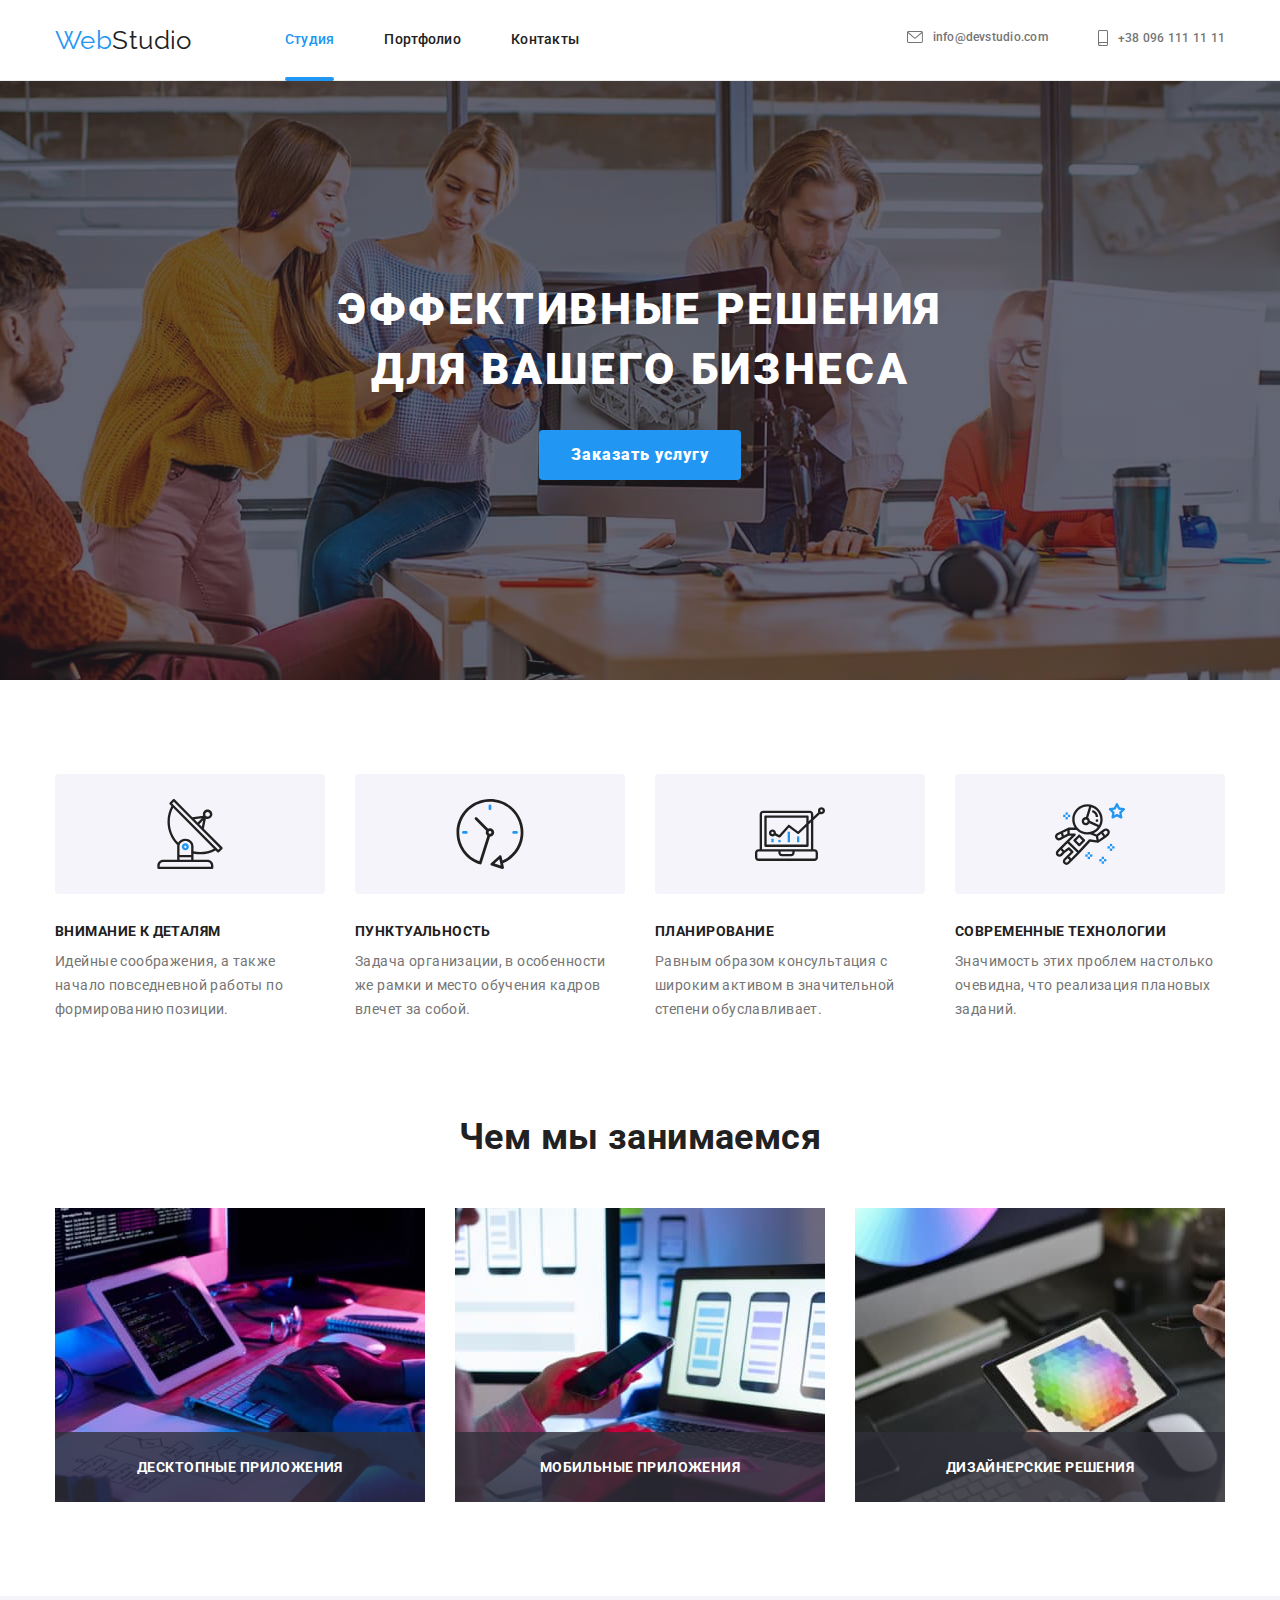
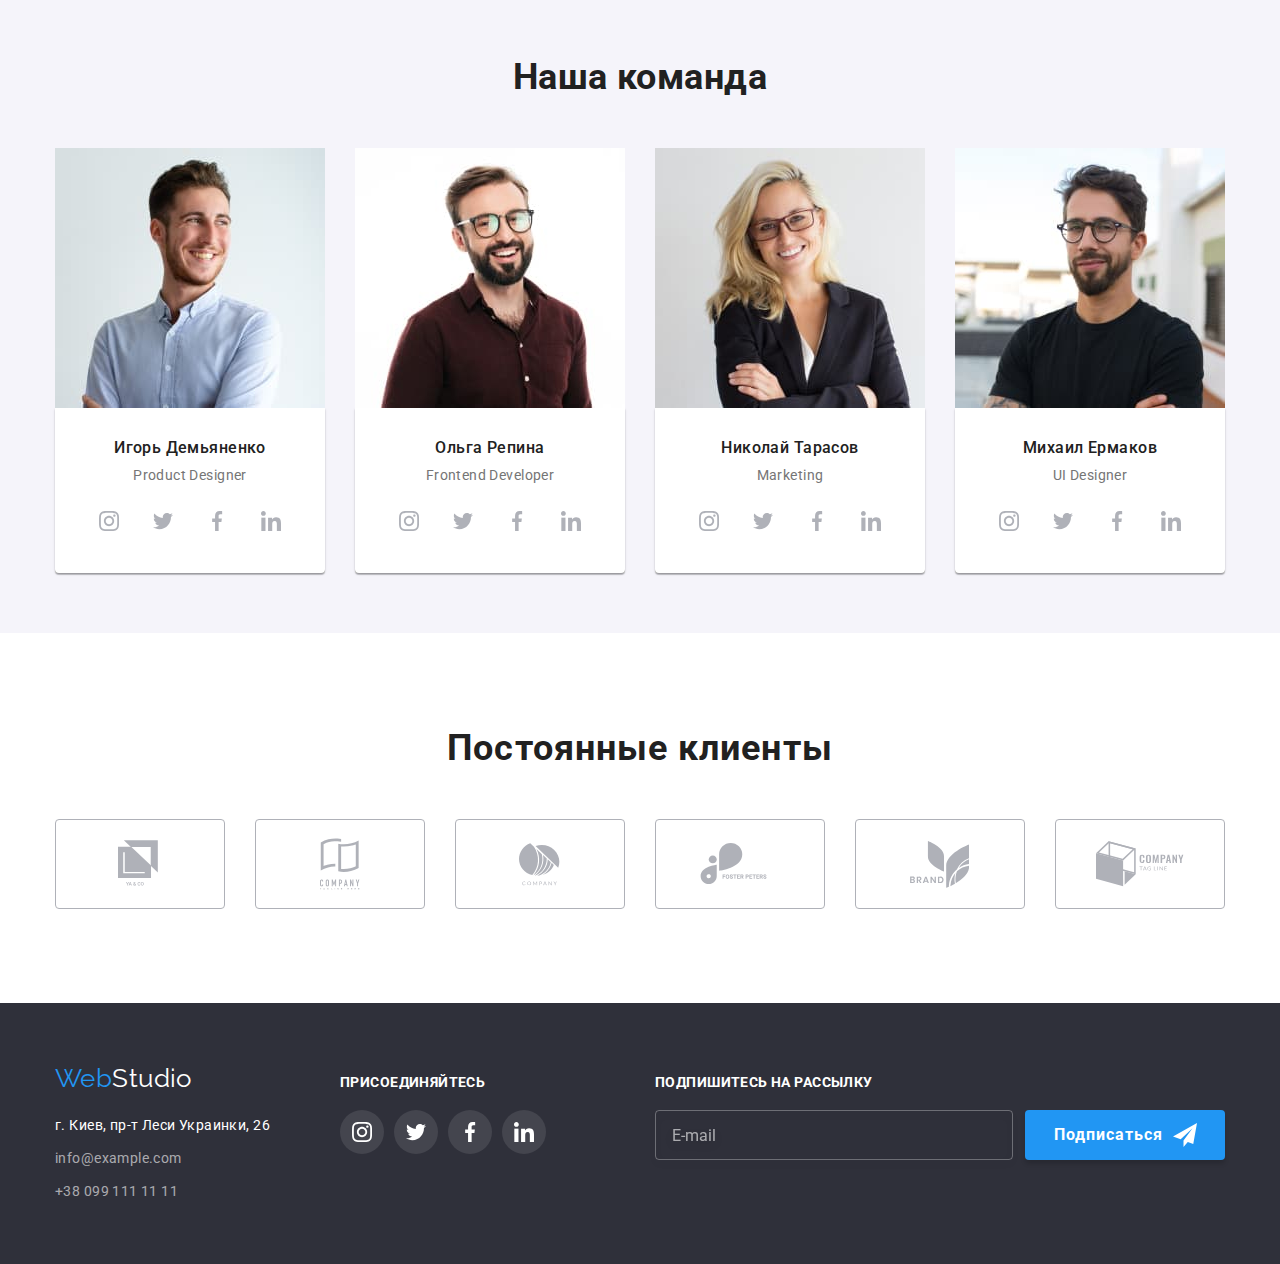
==== commit da9eeb5c: "DONE!!!!!" ====
--- a/index.html
+++ b/index.html
@@ -43,7 +43,7 @@
 
             <button class="menu menu__btn" aria-label="Кнопка меню"
           data-menu-button>
-                <svg class="menu__btn-icon" width="40" height="40">
+                <svg class="menu__btn-icon" width="19" height="19">
                     <use class="menu__icon-menu" href="./images/svg/icons.svg#icon-menu"></use>
                     <use class="menu__icon-cross" href="./images/svg/icons.svg#icon-cross"></use>
                 </svg>
@@ -154,7 +154,7 @@
                 <ul class="list works__list">
                     <li class="works__item">
                         <div class="works__thumb">
-                            <img src="./images/img1.jpg" width="370" height="294" alt="программист работает за столом в офисе">
+                            <img srcset="./images/new-img/works/img1.jpg 1x, ./images/new-img/works/img1@2x.jpg 2x" src="./images/new-img/works/img1.jpg" alt="программист работает за столом в офисе" width="370" />
                             <div class="works__overlay">
                                 <p>Десктопные приложения</p>
                             </div>
@@ -163,7 +163,7 @@
                     
                     <li class="works__item">
                         <div class="works__thumb">
-                            <img src="./images/img2.jpg" width="370" height="294" alt="команда разработчиков работает над интерфейсом мобильных телефонов">
+                            <img srcset="./images/new-img/works/img2.jpg 1x, ./images/new-img/works/img2@2x.jpg 2x" src="./images/new-img/works/img2.jpg" alt="команда разработчиков работает над интерфейсом мобильных телефонов" width="370" />
                             <div class="works__overlay">
                                 <p>Мобильные приложения</p>
                             </div>
@@ -172,7 +172,7 @@
 
                     <li class="works__item">
                         <div class="works__thumb">
-                            <img src="./images/img3.jpg" width="370" height="294" alt="креативный художник веб-дизайна с рабочим графическим планшетом для выбора цвета">
+                            <img srcset="./images/new-img/works/img3.jpg 1x, ./images/new-img/works/img3@2x.jpg 2x" src="./images/new-img/works/img3.jpg" alt="креативный художник веб-дизайна с рабочим графическим планшетом для выбора цвета" width="370" />
                             <div class="works__overlay">
                                 <p>Дизайнерские решения</p>
                             </div>
@@ -190,7 +190,12 @@
 
                         <article class="team-card">
                             <div class="team-card__thumb">
-                                <img src="./images/img21.jpg" width="270" height="260" alt="" />
+                                <picture>
+                                    <source media="(min-width: 1200px)" srcset="./images/new-img/team/img1.jpg 1x, ./images/new-img/team/img1@2x.jpg 2x"/>
+                                    <source media="(min-width: 768px)" srcset="./images/new-img/team/tablet/img1.jpg 1x, ./images/new-img/team/tablet/img1@2x.jpg 2x"/>
+                                    <img srcset="./images/new-img/team/mobile/img1.jpg 1x, ./images/new-img/team/mobile/img1@2x.jpg 2x" src="./images/new-img/team/mobile/img1.jpg"
+                                    alt="Фото Игоря Демьяненко"/>
+                                </picture>
                             </div>
                             
                             <div class="team-card__content">
@@ -236,7 +241,12 @@
                     <li class="team__item">
                         <article class="team-card">
                             <div class="team-card__thumb">
-                                <img src="./images/img22.jpg" width="270" height="260" alt="" />
+                                <picture>
+                                    <source media="(min-width: 1200px)" srcset="./images/new-img/team/img2.jpg 1x, ./images/new-img/team/img2@2x.jpg 2x"/>
+                                    <source media="(min-width: 768px)" srcset="./images/new-img/team/tablet/img2.jpg 1x, ./images/new-img/team/tablet/img2@2x.jpg 2x"/>
+                                    <img srcset="./images/new-img/team/mobile/img2.jpg 1x, ./images/new-img/team/mobile/img2@2x.jpg 2x" src="./images/new-img/team/mobile/img2.jpg"
+                                    alt="Фото Ольги Репиной"/>
+                                </picture>
                             </div>
                             
                             <div class="team-card__content">
@@ -282,7 +292,12 @@
                     <li class="team__item">
                         <article class="team-card">
                             <div class="team-card__thumb">
-                                <img src="./images/img23.jpg" width="270" height="260" alt="" />
+                                <picture>
+                                    <source media="(min-width: 1200px)" srcset="./images/new-img/team/img3.jpg 1x, ./images/new-img/team/img3@2x.jpg 2x"/>
+                                    <source media="(min-width: 768px)" srcset="./images/new-img/team/tablet/img3.jpg 1x, ./images/new-img/team/tablet/img3@2x.jpg 2x"/>
+                                    <img srcset="./images/new-img/team/mobile/img3.jpg 1x, ./images/new-img/team/mobile/img3@2x.jpg 2x" src="./images/new-img/team/mobile/img3.jpg"
+                                    alt="Фото Николая Тарасова"/>
+                                </picture>
                             </div>
                             
                             <div class="team-card__content">
@@ -328,7 +343,12 @@
                     <li class="team__item">
                         <article class="team-card">
                             <div class="team-card__thumb">
-                                <img src="./images/img24.jpg" width="270" height="260" alt="" />
+                                <picture>
+                                    <source media="(min-width: 1200px)" srcset="./images/new-img/team/img4.jpg 1x, ./images/new-img/team/img4@2x.jpg 2x"/>
+                                    <source media="(min-width: 768px)" srcset="./images/new-img/team/tablet/img4.jpg 1x, ./images/new-img/team/tablet/img4@2x.jpg 2x"/>
+                                    <img srcset="./images/new-img/team/mobile/img4.jpg 1x, ./images/new-img/team/mobile/img4@2x.jpg 2x" src="./images/new-img/team/mobile/img4.jpg"
+                                    alt="Фото Михаила Ермакова"/>
+                                </picture>
                             </div>
                             
                             <div class="team-card__content">
@@ -466,7 +486,7 @@
                     </li>
                 
                     <li class="social__item">
-                        <a href="" class="social__link-footer" target="_blank" rel="noopener noreferrer">
+                        <a href="#" class="social__link-footer" target="_blank" rel="noopener noreferrer">
                             <svg class="social__icon-footer">
                                 <use href="./images/svg/icons.svg#icon-facebook"></use>
                             </svg>
--- a/css/main.min.css
+++ b/css/main.min.css
@@ -1,3 +1,3 @@
 :root{--card-set-gap: 30px;--card-shadow: 0px 2px 1px -1px rgba(0, 0, 0, 0.2),
-    0px 1px 1px 0px rgba(0, 0, 0, 0.14), 0px 1px 3px 0px rgba(0, 0, 0, 0.12);--main-text-color: #757575;--title-text-color: #212121;--main-bg-color: #ffffff;--secondary-bg-color: #2f303a;--accent-color: #2196f3;--accent-btn-color: #188ce8;--for-link: #afb1b8;--time-gif: 250ms;--cubic: cubic-bezier(0.4, 0, 0.2, 1)}body{font-family:"Roboto", sans-serif;font-size:14px;letter-spacing:0.03em;padding-top:60px;background-color:var(--main-bg-color);color:var(--main-text-color)}@media screen and (min-width: 768px){body{padding-top:80px}}body.modal-open{overflow:hidden}h1,h2,h3,h4,h5,h6,p,b{margin:0}img{display:block;width:100%;height:auto}.hidden{position:absolute;width:1px;height:1px;border:0;margin:-1px;padding:0;clip:rect(0 0 0 0);overflow:hidden}.list{list-style:none;padding:0;margin:0}.section{padding-top:60px;padding-bottom:60px}@media screen and (min-width: 1200px){.section{padding-top:94px;padding-bottom:94px}}.container{width:100%;padding-left:15px;padding-right:15px}@media screen and (min-width: 480px){.container{max-width:480px;margin-left:auto;margin-right:auto}}@media screen and (min-width: 768px){.container{max-width:768px}}@media screen and (min-width: 1200px){.container{max-width:1200px}}.header{position:fixed;width:100%;top:0;left:0;z-index:1;background-color:var(--main-bg-color);border-bottom:1px solid #ececec}@media screen and (min-width: 768px){.header{min-height:80px}}.header__envelope{min-height:60px;display:flex;align-items:center;justify-content:space-between}.logo{text-decoration:none;font-family:"Raleway", sans-serif;font-size:24px;line-height:1.19;color:var(--accent-color)}@media screen and (min-width: 1200px){.logo{font-size:26px}}.logo--color{color:var(--title-text-color)}.footer__logo{text-decoration:none;font-family:"Raleway", sans-serif;font-size:26px;line-height:1.19;color:var(--accent-color)}.footer__logo--color{color:var(--main-bg-color)}.nav__list{display:none}@media screen and (min-width: 768px){.nav__list{display:flex;margin-left:88px}}@media screen and (min-width: 1200px){.nav__list{margin-left:93px}}.nav__item:not(:last-child){margin-right:50px}.nav__link{display:block;align-items:center;padding-top:32px;padding-bottom:32px;text-decoration:none;font-weight:500;line-height:1.14;letter-spacing:0.02em;color:var(--title-text-color);transition:color var(--time-gif) var(--cubic)}.nav__link:hover,.nav__link:focus{color:var(--accent-color)}.nav__link--current{position:relative;color:var(--accent-color)}.nav__link--current::after{content:"";display:block;position:absolute;bottom:-1px;left:0;width:100%;height:4px;border-radius:2px;background-color:var(--accent-color)}.contacts__list{display:none}@media screen and (min-width: 768px){.contacts__list{display:block;margin-left:auto}}@media screen and (min-width: 1200px){.contacts__list{display:flex}}@media screen and (min-width: 768px) and (max-width: 1199px){.contacts__item:not(:last-child){margin-bottom:10px}}@media screen and (min-width: 1200px){.contacts__item:not(:last-child){margin-right:50px}}.contacts__link{display:inline-flex;align-items:center;text-decoration:none;font-weight:500;font-size:12px;line-height:1.14;letter-spacing:0.02em;color:var(--main-text-color);transition:color var(--time-gif) var(--cubic)}.contacts__link:hover,.contacts__link:focus{color:var(--accent-color)}.contacts__icon{margin-right:10px;fill:currentColor}.menu__btn{z-index:8;width:40px;height:40px;padding:0;border:none;background-color:transparent;fill:var(--title-text-color);cursor:pointer;transition:fill var(--time-gif) var(--cubic)}.menu__btn:hover,.menu__btn:focus{fill:var(--accent-color)}@media screen and (min-width: 768px){.menu__btn{display:none}}.is-open .menu__icon-menu{display:none}.menu__icon-cross{display:none}.is-open .menu__icon-cross{display:block}.mobile-menu{position:fixed;z-index:3;top:0;left:0;width:100%;height:100vh;display:flex;flex-direction:column;justify-content:space-between;padding:48px 40px;background-color:var(--main-bg-color);transform:translateY(-100%);transition:transform var(--time-gif) var(--cubic)}.mobile-menu.is-open{transform:translateY(0)}.mobile-menu__item:not(:last-child),.mobile-menu__contacts-item:not(:last-child){padding-bottom:32px}.mobile-menu__link{text-decoration:none;font-weight:500;font-size:40px;line-height:1.18;letter-spacing:0.02em;color:var(--title-text-color);transition:color var(--time-gif) var(--cubic)}.mobile-menu__link:hover,.mobile-menu__link:focus{color:var(--accent-color)}.mobile-menu__contacts-list{margin-bottom:64px;margin-top:auto}.mobile-menu__tel{font-weight:500;font-size:34px;line-height:1.18;letter-spacing:0.02em;color:var(--accent-color)}.mobile-menu__tel:hover,.mobile-menu__tel:focus{color:var(--accent-btn-color)}.mobile-menu__mail{font-weight:500;font-size:24px;line-height:1.17;letter-spacing:0.02em;color:var(--main-text-color)}.mobile-menu__mail:hover,.mobile-menu__mail:focus{color:var(--accent-color)}.mobile-menu__socials-list{display:flex;flex-wrap:wrap;align-items:center}.mobile-menu__social-link{font-weight:500;font-size:18px;line-height:1.22;letter-spacing:0.02em;color:var(--accent-color)}.mobile-menu__social-link:hover,.mobile-menu__social-link:focus{color:var(--accent-btn-color)}.mobile-menu__social-item:not(:last-child)::after{content:"";display:inline-block;margin-left:10px;margin-right:10px;height:22px;width:1px;vertical-align:middle;background-color:rgba(117,117,117,0.2)}.baner{max-width:1600px;margin-right:auto;margin-left:auto;text-align:center;padding-top:200px;padding-bottom:200px;background-image:linear-gradient(to bottom, rgba(47,48,58,0.4), rgba(47,48,58,0.4)),url(../images/Img.jpg);background-repeat:no-repeat;background-size:cover;background-position:center;background-color:var(--secondary-bg-color)}.baner__title{margin:0 auto 30px;font-weight:900;max-width:696px;font-style:normal;font-size:26px;line-height:1.62;letter-spacing:0.06em;text-transform:uppercase;color:var(--main-bg-color)}@media screen and (min-width: 1200px){.baner__title{font-size:44px;line-height:1.36}}.baner__button{padding:10px 32px;min-width:200px;font-weight:900;font-size:16px;line-height:1.87;letter-spacing:0.06em;cursor:pointer;border:0px solid transparent;border-radius:4px;background-color:var(--accent-color);color:var(--main-bg-color)}.baner__button:hover,.baner__button:focus{background-color:var(--accent-btn-color)}.features__list{display:flex;flex-wrap:wrap;margin-left:calc(-1 * var(--card-set-gap));margin-top:calc(-1 * var(--card-set-gap))}.features__item{flex-basis:100%;margin-left:var(--card-set-gap);margin-top:var(--card-set-gap)}@media screen and (min-width: 768px){.features__item{flex-basis:calc(100% / 2 - var(--card-set-gap))}}@media screen and (min-width: 1200px){.features__item{flex-basis:calc(100% / 4 - var(--card-set-gap))}}.features__tumb{display:flex;justify-content:center;align-items:center;margin-bottom:30px;height:120px;border-radius:4px;background-color:#f5f4fa}.features__title{margin-bottom:10px;font-weight:700;font-size:14px;line-height:1.14;text-transform:uppercase;color:var(--title-text-color)}.features__text{line-height:1.71}.works{display:none}@media screen and (min-width: 1200px){.works{display:block;padding-top:0}}.works__title{text-align:center;margin-bottom:50px;font-size:36px;line-height:1.17;color:var(--title-text-color)}.works__list{display:flex;flex-wrap:wrap;margin-left:calc(-1 * var(--card-set-gap));margin-top:calc(-1 * var(--card-set-gap))}.works__item{flex-basis:calc(100% / 3 - var(--card-set-gap));margin-left:var(--card-set-gap);margin-top:var(--card-set-gap)}.works__thumb{position:relative}.works__overlay{position:absolute;bottom:0;width:100%;padding-top:27px;padding-bottom:27px;font-weight:700;line-height:16px;text-align:center;text-transform:uppercase;color:var(--main-bg-color);background-color:rgba(47,48,58,0.8)}.team{background-color:#f5f4fa;padding-top:60px;padding-bottom:60px}.team__title{margin-bottom:50px;text-align:center;font-size:36px;line-height:1.17;color:var(--title-text-color)}.team__list{display:flex;flex-wrap:wrap;margin-left:calc(-1 * var(--card-set-gap));margin-top:calc(-1 * var(--card-set-gap))}.team__item{flex-basis:100%;margin-left:var(--card-set-gap);margin-top:var(--card-set-gap);background-color:var(--main-bg-color)}@media screen and (min-width: 768px){.team__item{flex-basis:calc(100% / 2 - var(--card-set-gap))}}@media screen and (min-width: 1200px){.team__item{flex-basis:calc(100% / 4 - var(--card-set-gap))}}.team-card__thumb{width:100%}.team-card__content{text-align:center;padding-top:var(--card-set-gap);padding-bottom:24px;box-shadow:0px 1px 3px rgba(0,0,0,0.12),0px 1px 1px rgba(0,0,0,0.14),0px 2px 1px rgba(0,0,0,0.2);border-radius:0px 0px 4px 4px}@media screen and (min-width: 1200px){.team-card__content{padding-bottom:30px}}.team-card__name{margin-bottom:10px;font-weight:500;font-size:16px;line-height:1.19;color:var(--title-text-color)}.team-card__profecion{margin-bottom:16px}.social__list{display:inline-flex}.social__item:not(:last-child){margin-right:10px}.social__link{display:flex;align-items:center;justify-content:center;width:44px;height:44px;border-radius:50%;transition:background-color var(--time-gif) var(--cubic),fill var(--time-gif) var(--cubic)}.social__link:hover,.social__link:focus{background-color:var(--accent-color)}.social__icon{width:20px;height:20px;fill:var(--for-link)}.social__link:hover .social__icon,.social__link:focus .social__icon{fill:var(--main-bg-color)}.social__link-footer{display:flex;align-items:center;justify-content:center;width:44px;height:44px;border-radius:50%;fill:var(--main-bg-color);background-color:rgba(255,255,255,0.1);transition:background-color var(--time-gif) var(--cubic)}.social__link-footer:hover,.social__link-footer:focus{background-color:var(--accent-color)}.social__icon-footer{width:20px;height:20px;fill:var(--main-bg-color)}.clients__title{margin-bottom:30px;text-align:center;font-weight:700;font-size:36px;line-height:42px;letter-spacing:0.03em;color:var(--title-text-color)}@media screen and (min-width: 768px){.clients__title{margin-bottom:50px}}.clients__list{display:flex;flex-wrap:wrap;margin-left:calc(-1 * var(--card-set-gap));margin-top:calc(-1 * var(--card-set-gap))}.clients__item{display:flex;justify-content:center;align-items:center;flex-basis:calc((100% - 2 * var(--card-set-gap)) / 2);height:90px;margin-left:var(--card-set-gap);margin-top:var(--card-set-gap)}@media screen and (min-width: 768px){.clients__item{flex-basis:calc((100% - 3 * var(--card-set-gap)) / 3)}}@media screen and (min-width: 1200px){.clients__item{flex-basis:calc((100% - 6 * var(--card-set-gap)) / 6)}}.clients__link{display:flex;align-items:center;justify-content:center;width:100%;height:90px;fill:var(--for-link);border:1px solid var(--for-link);border-radius:4px;transition:fill var(--time-gif) var(--cubic),border-color var(--time-gif) var(--cubic)}.clients__link:focus,.clients__link:hover{fill:var(--accent-color);border-color:var(--accent-color)}.footer{padding-top:60px;padding-bottom:60px;background-color:var(--secondary-bg-color)}@media screen and (min-width: 768px){.footer__envelope{display:flex;flex-wrap:wrap;justify-content:space-around;align-items:baseline}}@media screen and (min-width: 1200px){.footer__envelope{display:flex;align-items:baseline}}.footer__box{text-align:center}@media screen and (min-width: 1200px){.footer__box{text-align:left}}.social__list{display:inline-flex}.social__item:not(:last-child){margin-right:10px}.social__link{display:flex;align-items:center;justify-content:center;width:44px;height:44px;border-radius:50%;transition:background-color var(--time-gif) var(--cubic),fill var(--time-gif) var(--cubic)}.social__link:hover,.social__link:focus{background-color:var(--accent-color)}.social__icon{width:20px;height:20px;fill:var(--for-link)}.social__link:hover .social__icon,.social__link:focus .social__icon{fill:var(--main-bg-color)}.social__link-footer{display:flex;align-items:center;justify-content:center;width:44px;height:44px;border-radius:50%;fill:var(--main-bg-color);background-color:rgba(255,255,255,0.1);transition:background-color var(--time-gif) var(--cubic)}.social__link-footer:hover,.social__link-footer:focus{background-color:var(--accent-color)}.social__icon-footer{width:20px;height:20px;fill:var(--main-bg-color)}.address{margin-top:20px}.address__map{display:block;line-height:1.71;text-decoration:none;font-style:normal;color:var(--main-bg-color);transition:color var(--time-gif) var(--cubic)}.address__map:hover,.address__map:focus{color:var(--accent-color)}.address__item:not(:first-child){margin-top:9px}.address__link{display:block;text-decoration:none;font-style:normal;line-height:1.71;color:rgba(255,255,255,0.6);transition:color var(--time-gif) var(--cubic)}.address__link:hover,.address__link:focus{color:var(--accent-color)}.subscribe{margin-top:60px;text-align:center}@media screen and (min-width: 768px) and (max-width: 1199px){.subscribe{width:450px}}@media screen and (min-width: 1200px){.subscribe{margin-top:0;margin-left:auto;text-align:left}}@media screen and (min-width: 1200px){.subscribe__form{display:flex}}.subscribe__title{display:inline-block;margin-bottom:20px;font-weight:700;font-size:14px;line-height:16px;text-transform:uppercase;color:var(--main-bg-color)}.subscribe__input{width:100%;height:50px;padding:15px 16px;font-weight:400;font-size:16px;line-height:1.25;outline:none;border:1px solid rgba(255,255,255,0.3);border-radius:4px;color:rgba(255,255,255,0.6);background-color:var(--bg-color);filter:drop-shadow(0px 4px 4px rgba(0,0,0,0.15))}.subscribe__input::placeholder{font-weight:400;font-size:16px;line-height:1.25;color:rgba(255,255,255,0.6)}@media screen and (min-width: 1200px){.subscribe__input{margin-right:12px;width:358px}}.subscribe__button{position:relative;margin-top:20px;padding-left:29px;padding-top:10px;padding-bottom:10px;padding-right:62px;min-width:200px;font-weight:700;font-size:16px;line-height:1.87;letter-spacing:0.06em;cursor:pointer;border:0px solid transparent;border-radius:4px;color:var(--main-bg-color);background-color:var(--accent-color);box-shadow:0px 4px 4px rgba(0,0,0,0.15);transition:background-color var(--time-gif) var(--cubic)}.subscribe__button:hover,.subscribe__button:focus{background-color:var(--accent-btn-color)}@media screen and (min-width: 1200px){.subscribe__button{margin-top:0}}.subscribe__icon{position:absolute;right:28px;top:13px;bottom:13px;fill:var(--main-bg-color)}.folow{margin-top:60px;text-align:center}@media screen and (min-width: 768px){.folow{margin-top:0}}@media screen and (min-width: 1200px){.folow{margin-left:70px;text-align:left}}.folow__title{margin-bottom:20px;font-weight:700;font-size:14px;line-height:16px;text-transform:uppercase;color:var(--main-bg-color)}.backdrop{position:fixed;top:0;left:0;width:100%;height:100%;overflow-y:scroll;background:rgba(0,0,0,0.2);z-index:2;opacity:1;transition:opacity var(--time-gif) var(--cubic),visibility var(--time-gif) var(--cubic)}.backdrop.is-hidden{visibility:hidden;opacity:0;pointer-events:none}.modal{position:absolute;top:50%;left:50%;transform:translate(-50%, -50%) scale(1);width:calc(100% - var(--card-set-gap));max-width:528px;max-height:calc(100% - var(--card-set-gap));overflow-y:auto;background-color:var(--main-bg-color);box-shadow:0px 1px 3px rgba(0,0,0,0.12),0px 1px 1px rgba(0,0,0,0.14),0px 2px 1px rgba(0,0,0,0.2);border-radius:4px;transition:transform var(--time-gif) var(--cubic),visibility var(--time-gif) var(--cubic)}.backdrop.is-hidden .modal{transform:translate(-50%, -50%) scale(0.7)}@media screen and (max-width: 1199px){.modal{max-width:450px}}.modal__button-close{position:absolute;top:8px;right:8px;width:30px;height:30px;display:inline-flex;align-items:center;justify-content:center;background-color:var(--main-bg-color);border:1px solid rgba(0,0,0,0.1);border-radius:50%;cursor:pointer}.modal__icon-close{fill:#000000;transition:fill var(--time-gif) var(--cubic)}.modal__button-close:focus .modal__icon-close,.modal__button-close:hover .modal__icon-close{fill:var(--accent-color)}.modal__container{display:flex;flex-direction:column;padding:40px}.modal__title{margin-bottom:12px;line-height:1.5;font-weight:700;font-size:20px;text-align:center;color:var(--title-text-color)}@media screen and (min-width: 1200px){.modal__title{line-height:1.15}}.form__item{position:relative;display:flex;flex-direction:column}.form__item:not(:last-of-type){margin-bottom:10px}.form__label{margin-bottom:4px;font-weight:400;font-size:12px;line-height:1.17;letter-spacing:0.01em;cursor:pointer}.form__input{height:40px;padding-left:42px;padding-right:16px;border:1px solid rgba(33,33,33,0.2);border-radius:4px;cursor:pointer;transition:border-color var(--time-gif) var(--cubic)}.form__input:hover,.form__input:focus{border-color:var(--accent-color);outline:none}.form__icon{position:absolute;top:50%;left:12px;pointer-events:none;fill:var(--title-text-color);transition:fill var(--time-gif) var(--cubic)}.form__input:hover ~ .form__icon,.form__input:focus ~ .form__icon{fill:var(--accent-color)}.form__input-comment{resize:none;height:120px;padding:12px 16px;cursor:pointer;border:1px solid rgba(33,33,33,0.2);border-radius:4px;transition:border-color var(--time-gif) var(--cubic)}.form__input-comment:hover,.form__input-comment:focus{border-color:var(--accent-color);outline:none}.form__input-comment::placeholder{font-weight:400;font-size:12px;line-height:1.17;letter-spacing:0.01em;color:rgba(117,117,117,0.5)}.check__label{display:flex;margin-top:20px;margin-bottom:30px;cursor:pointer;font-size:12px}@media screen and (min-width: 1200px){.check__label{font-size:14px}}.check__thumb{display:flex;align-items:center;justify-content:center;width:16px;height:15px;border:2px solid var(--title-text-color);border-radius:2px;transition:border-color var(--time-gif) var(--cubic),background-color var(--time-gif) var(--cubic)}.check__input:checked+.check__thumb{background-color:var(--accent-color);border:0px solid transparent}.check__policy{padding-left:7px}.check__policy-link{color:var(--accent-color)}.submit-btn{display:block;min-width:200px;min-height:50px;padding:10px;margin:0 auto;cursor:pointer;font-weight:700;font-size:16px;line-height:1.87;letter-spacing:0.06em;color:var(--main-bg-color);background:var(--accent-color);box-shadow:0px 4px 4px rgba(0,0,0,0.15);border:0px solid transparent;border-radius:4px;transition:background-color var(--time-gif) var(--cubic)}.submit-btn:hover,.submit-btn:focus{background-color:var(--accent-btn-color)}
+    0px 1px 1px 0px rgba(0, 0, 0, 0.14), 0px 1px 3px 0px rgba(0, 0, 0, 0.12);--main-text-color: #757575;--title-text-color: #212121;--main-bg-color: #ffffff;--secondary-bg-color: #2f303a;--accent-color: #2196f3;--accent-btn-color: #188ce8;--for-link: #afb1b8;--time-gif: 250ms;--cubic: cubic-bezier(0.4, 0, 0.2, 1)}body{font-family:"Roboto", sans-serif;font-size:14px;letter-spacing:0.03em;padding-top:60px;background-color:var(--main-bg-color);color:var(--main-text-color)}@media screen and (min-width: 768px){body{padding-top:80px}}body.modal-open{overflow:hidden}h1,h2,h3,h4,h5,h6,p,b{margin:0}img{display:block;width:100%;height:auto}.hidden{position:absolute;width:1px;height:1px;border:0;margin:-1px;padding:0;clip:rect(0 0 0 0);overflow:hidden}.list{list-style:none;padding:0;margin:0}.section{padding-top:60px;padding-bottom:60px}@media screen and (min-width: 1200px){.section{padding-top:94px;padding-bottom:94px}}.container{width:100%;padding-left:15px;padding-right:15px}@media screen and (min-width: 480px){.container{max-width:480px;margin-left:auto;margin-right:auto}}@media screen and (min-width: 768px){.container{max-width:768px}}@media screen and (min-width: 1200px){.container{max-width:1200px}}.header{position:fixed;width:100%;top:0;left:0;z-index:1;background-color:var(--main-bg-color);border-bottom:1px solid #ececec}@media screen and (min-width: 768px){.header{min-height:80px}}.header__envelope{min-height:60px;display:flex;align-items:center;justify-content:space-between}.logo{text-decoration:none;font-family:"Raleway", sans-serif;font-size:24px;line-height:1.19;color:var(--accent-color)}@media screen and (min-width: 1200px){.logo{font-size:26px}}.logo--color{color:var(--title-text-color)}.footer__logo{text-decoration:none;font-family:"Raleway", sans-serif;font-size:26px;line-height:1.19;color:var(--accent-color)}.footer__logo--color{color:var(--main-bg-color)}.nav__list{display:none}@media screen and (min-width: 768px){.nav__list{display:flex;margin-left:88px}}@media screen and (min-width: 1200px){.nav__list{margin-left:93px}}.nav__item:not(:last-child){margin-right:50px}.nav__link{display:block;align-items:center;padding-top:32px;padding-bottom:32px;text-decoration:none;font-weight:500;line-height:1.14;letter-spacing:0.02em;color:var(--title-text-color);transition:color var(--time-gif) var(--cubic)}.nav__link:hover,.nav__link:focus{color:var(--accent-color)}.nav__link--current{position:relative;color:var(--accent-color)}.nav__link--current::after{content:"";display:block;position:absolute;bottom:-1px;left:0;width:100%;height:4px;border-radius:2px;background-color:var(--accent-color)}.contacts__list{display:none}@media screen and (min-width: 768px){.contacts__list{display:block;margin-left:auto}}@media screen and (min-width: 1200px){.contacts__list{display:flex}}@media screen and (min-width: 768px) and (max-width: 1199px){.contacts__item:not(:last-child){margin-bottom:10px}}@media screen and (min-width: 1200px){.contacts__item:not(:last-child){margin-right:50px}}.contacts__link{display:inline-flex;align-items:center;text-decoration:none;font-weight:500;font-size:12px;line-height:1.14;letter-spacing:0.02em;color:var(--main-text-color);transition:color var(--time-gif) var(--cubic)}.contacts__link:hover,.contacts__link:focus{color:var(--accent-color)}.contacts__icon{margin-right:10px;fill:currentColor}.menu__btn{z-index:8;width:40px;height:40px;padding:0;border:none;background-color:transparent;fill:var(--title-text-color);cursor:pointer;transition:fill var(--time-gif) var(--cubic)}.menu__btn:hover,.menu__btn:focus{fill:var(--accent-color)}@media screen and (min-width: 768px){.menu__btn{display:none}}.is-open .menu__icon-menu{display:none}.menu__icon-cross{display:none}.is-open .menu__icon-cross{display:block}.mobile-menu{position:fixed;z-index:3;top:0;left:0;width:100%;height:100vh;display:flex;flex-direction:column;justify-content:space-between;padding:48px 40px;background-color:var(--main-bg-color);overflow-y:auto;opacity:0;pointer-events:none;transform:scale(0.7);transition:opacity var(--time-gif) var(--cubic),transform var(--time-gif) var(--cubic)}.mobile-menu.is-open{pointer-events:visible;opacity:1;transform:scale(1)}.mobile-menu__item:not(:last-child),.mobile-menu__contacts-item:not(:last-child){padding-bottom:32px}.mobile-menu__link{text-decoration:none;font-weight:500;font-size:40px;line-height:1.18;letter-spacing:0.02em;color:var(--title-text-color);transition:color var(--time-gif) var(--cubic)}.mobile-menu__link:hover,.mobile-menu__link:focus{color:var(--accent-color)}.mobile-menu__contacts-list{margin-bottom:64px;margin-top:auto}.mobile-menu__tel{font-weight:500;font-size:34px;line-height:1.18;letter-spacing:0.02em;color:var(--accent-color)}.mobile-menu__tel:hover,.mobile-menu__tel:focus{color:var(--accent-btn-color)}.mobile-menu__mail{font-weight:500;font-size:24px;line-height:1.17;letter-spacing:0.02em;color:var(--main-text-color)}.mobile-menu__mail:hover,.mobile-menu__mail:focus{color:var(--accent-color)}.mobile-menu__socials-list{display:flex;flex-wrap:wrap;align-items:center}.mobile-menu__social-link{font-weight:500;font-size:18px;line-height:1.22;letter-spacing:0.02em;color:var(--accent-color)}.mobile-menu__social-link:hover,.mobile-menu__social-link:focus{color:var(--accent-btn-color)}.mobile-menu__social-item:not(:last-child)::after{content:"";display:inline-block;margin-left:10px;margin-right:10px;height:22px;width:1px;vertical-align:middle;background-color:rgba(117,117,117,0.2)}.baner{max-width:1600px;min-height:400px;margin-left:auto;margin-right:auto;text-align:center;padding-top:118px;padding-bottom:118px;background-position:center;background-repeat:no-repeat;background-size:cover;background-color:var(--secondary-bg-color)}@media screen and (max-width: 767px){.baner{background-image:-webkit-gradient(linear, left top, right top, from(rgba(47,48,58,0.4)), to(rgba(47,48,58,0.4))),url("../../images/new-img/hero/mobile/hero-mob.jpg");background-image:-o-linear-gradient(left, rgba(47,48,58,0.4), rgba(47,48,58,0.4)),url("../../images/new-img/hero/mobile/hero-mob.jpg");background-image:linear-gradient(to right, rgba(47,48,58,0.4), rgba(47,48,58,0.4)),url("../../images/new-img/hero/mobile/hero-mob.jpg")}}@media screen and (min-width: 768px){.baner{background-image:-webkit-gradient(linear, left top, right top, from(rgba(47,48,58,0.4)), to(rgba(47,48,58,0.4))),url("../../images/new-img/hero/tablet/hero-tab.jpg");background-image:-o-linear-gradient(left, rgba(47,48,58,0.4), rgba(47,48,58,0.4)),url("../../images/new-img/hero/tablet/hero-tab.jpg");background-image:linear-gradient(to right, rgba(47,48,58,0.4), rgba(47,48,58,0.4)),url("../../images/new-img/hero/tablet/hero-tab.jpg")}}@media screen and (min-width: 1200px){.baner{min-height:600px;padding-top:200px;padding-bottom:200px;background-image:-webkit-gradient(linear, left top, right top, from(rgba(47,48,58,0.4)), to(rgba(47,48,58,0.4))),url("../../images/new-img/hero/hero-desk.jpg");background-image:-o-linear-gradient(left, rgba(47,48,58,0.4), rgba(47,48,58,0.4)),url("../../images/new-img/hero/hero-desk.jpg");background-image:linear-gradient(to right, rgba(47,48,58,0.4), rgba(47,48,58,0.4)),url("../../images/new-img/hero/hero-desk.jpg")}}@media screen and (min-device-pixel-ratio: 2) and (max-width: 767px), screen and (-webkit-min-device-pixel-ratio: 2) and (max-width: 767px), screen and (-o-min-device-pixel-ratio: 2 / 1) and (max-width: 767px), screen and (min-resolution: 192dpi) and (max-width: 767px), screen and (min-resolution: 2dppx) and (max-width: 767px){.baner{background-image:-webkit-gradient(linear, left top, right top, from(rgba(47,48,58,0.4)), to(rgba(47,48,58,0.4))),url("../../images/new-img/hero/mobile/hero-mob@2x.jpg");background-image:-o-linear-gradient(left, rgba(47,48,58,0.4), rgba(47,48,58,0.4)),url("../../images/new-img/hero/mobile/hero-mob@2x.jpg");background-image:linear-gradient(to right, rgba(47,48,58,0.4), rgba(47,48,58,0.4)),url("../../images/new-img/hero/mobile/hero-mob@2x.jpg");background-size:cover}}@media screen and (min-device-pixel-ratio: 2) and (min-width: 768pxt), screen and (-webkit-min-device-pixel-ratio: 2) and (min-width: 768pxt), screen and (-o-min-device-pixel-ratio: 2 / 1) and (min-width: 768pxt), screen and (min-resolution: 192dpi) and (min-width: 768pxt), screen and (min-resolution: 2dppx) and (min-width: 768pxt){.baner{background-image:-webkit-gradient(linear, left top, right top, from(rgba(47,48,58,0.4)), to(rgba(47,48,58,0.4))),url("../../images/new-img/hero/tablet/hero-tab@2x.jpg");background-image:-o-linear-gradient(left, rgba(47,48,58,0.4), rgba(47,48,58,0.4)),url("../../images/new-img/hero/tablet/hero-tab@2x.jpg");background-image:linear-gradient(to right, rgba(47,48,58,0.4), rgba(47,48,58,0.4)),url("../../images/new-img/hero/tablet/hero-tab@2x.jpg");background-size:cover}}@media screen and (min-device-pixel-ratio: 2) and (min-width: 1200px), screen and (-webkit-min-device-pixel-ratio: 2) and (min-width: 1200px), screen and (-o-min-device-pixel-ratio: 2 / 1) and (min-width: 1200px), screen and (min-resolution: 192dpi) and (min-width: 1200px), screen and (min-resolution: 2dppx) and (min-width: 1200px){.baner{background-image:-webkit-gradient(linear, left top, right top, from(rgba(47,48,58,0.4)), to(rgba(47,48,58,0.4))),url("../../images/new-img/hero/hero-desk@2x.jpg");background-image:-o-linear-gradient(left, rgba(47,48,58,0.4), rgba(47,48,58,0.4)),url("../../images/new-img/hero/hero-desk@2x.jpg");background-image:linear-gradient(to right, rgba(47,48,58,0.4), rgba(47,48,58,0.4)),url("../../images/new-img/hero/hero-desk@2x.jpg");background-size:cover}}.baner__title{margin:0 auto 30px;font-weight:900;max-width:696px;font-style:normal;font-size:26px;line-height:1.62;letter-spacing:0.06em;text-transform:uppercase;color:var(--main-bg-color)}@media screen and (min-width: 1200px){.baner__title{font-size:44px;line-height:1.36}}.baner__button{padding:10px 32px;min-width:200px;font-weight:900;font-size:16px;line-height:1.87;letter-spacing:0.06em;cursor:pointer;border:0px solid transparent;border-radius:4px;background-color:var(--accent-color);color:var(--main-bg-color)}.baner__button:hover,.baner__button:focus{background-color:var(--accent-btn-color)}.features__list{display:flex;flex-wrap:wrap;margin-left:calc(-1 * var(--card-set-gap));margin-top:calc(-1 * var(--card-set-gap))}.features__item{flex-basis:100%;margin-left:var(--card-set-gap);margin-top:var(--card-set-gap)}@media screen and (min-width: 768px){.features__item{flex-basis:calc(100% / 2 - var(--card-set-gap))}}@media screen and (min-width: 1200px){.features__item{flex-basis:calc(100% / 4 - var(--card-set-gap))}}.features__tumb{display:flex;justify-content:center;align-items:center;margin-bottom:30px;height:120px;border-radius:4px;background-color:#f5f4fa}.features__title{margin-bottom:10px;font-weight:700;font-size:14px;line-height:1.14;text-transform:uppercase;color:var(--title-text-color)}.features__text{line-height:1.71}.works{display:none}@media screen and (min-width: 1200px){.works{display:block;padding-top:0}}.works__title{text-align:center;margin-bottom:50px;font-size:36px;line-height:1.17;color:var(--title-text-color)}.works__list{display:flex;flex-wrap:wrap;margin-left:calc(-1 * var(--card-set-gap));margin-top:calc(-1 * var(--card-set-gap))}.works__item{flex-basis:calc(100% / 3 - var(--card-set-gap));margin-left:var(--card-set-gap);margin-top:var(--card-set-gap)}.works__thumb{position:relative}.works__overlay{position:absolute;bottom:0;width:100%;padding-top:27px;padding-bottom:27px;font-weight:700;line-height:16px;text-align:center;text-transform:uppercase;color:var(--main-bg-color);background-color:rgba(47,48,58,0.8)}.team{background-color:#f5f4fa;padding-top:60px;padding-bottom:60px}.team__title{margin-bottom:50px;text-align:center;font-size:36px;line-height:1.17;color:var(--title-text-color)}.team__list{display:flex;flex-wrap:wrap;margin-left:calc(-1 * var(--card-set-gap));margin-top:calc(-1 * var(--card-set-gap))}.team__item{flex-basis:100%;margin-left:var(--card-set-gap);margin-top:var(--card-set-gap);background-color:var(--main-bg-color)}@media screen and (min-width: 768px){.team__item{flex-basis:calc(100% / 2 - var(--card-set-gap))}}@media screen and (min-width: 1200px){.team__item{flex-basis:calc(100% / 4 - var(--card-set-gap))}}.team-card__thumb{width:100%}.team-card__content{text-align:center;padding-top:var(--card-set-gap);padding-bottom:24px;box-shadow:0px 1px 3px rgba(0,0,0,0.12),0px 1px 1px rgba(0,0,0,0.14),0px 2px 1px rgba(0,0,0,0.2);border-radius:0px 0px 4px 4px}@media screen and (min-width: 1200px){.team-card__content{padding-bottom:30px}}.team-card__name{margin-bottom:10px;font-weight:500;font-size:16px;line-height:1.19;color:var(--title-text-color)}.team-card__profecion{margin-bottom:16px}.social__list{display:inline-flex}.social__item:not(:last-child){margin-right:10px}.social__link{display:flex;align-items:center;justify-content:center;width:44px;height:44px;border-radius:50%;transition:background-color var(--time-gif) var(--cubic),fill var(--time-gif) var(--cubic)}.social__link:hover,.social__link:focus{background-color:var(--accent-color)}.social__icon{width:20px;height:20px;fill:var(--for-link)}.social__link:hover .social__icon,.social__link:focus .social__icon{fill:var(--main-bg-color)}.social__link-footer{display:flex;align-items:center;justify-content:center;width:44px;height:44px;border-radius:50%;fill:var(--main-bg-color);background-color:rgba(255,255,255,0.1);transition:background-color var(--time-gif) var(--cubic)}.social__link-footer:hover,.social__link-footer:focus{background-color:var(--accent-color)}.social__icon-footer{width:20px;height:20px;fill:var(--main-bg-color)}.clients__title{margin-bottom:30px;text-align:center;font-weight:700;font-size:36px;line-height:42px;letter-spacing:0.03em;color:var(--title-text-color)}@media screen and (min-width: 768px){.clients__title{margin-bottom:50px}}.clients__list{display:flex;flex-wrap:wrap;margin-left:calc(-1 * var(--card-set-gap));margin-top:calc(-1 * var(--card-set-gap))}.clients__item{display:flex;justify-content:center;align-items:center;flex-basis:calc((100% - 2 * var(--card-set-gap)) / 2);height:90px;margin-left:var(--card-set-gap);margin-top:var(--card-set-gap)}@media screen and (min-width: 768px){.clients__item{flex-basis:calc((100% - 3 * var(--card-set-gap)) / 3)}}@media screen and (min-width: 1200px){.clients__item{flex-basis:calc((100% - 6 * var(--card-set-gap)) / 6)}}.clients__link{display:flex;align-items:center;justify-content:center;width:100%;height:90px;fill:var(--for-link);border:1px solid var(--for-link);border-radius:4px;transition:fill var(--time-gif) var(--cubic),border-color var(--time-gif) var(--cubic)}.clients__link:focus,.clients__link:hover{fill:var(--accent-color);border-color:var(--accent-color)}.footer{padding-top:60px;padding-bottom:60px;background-color:var(--secondary-bg-color)}@media screen and (min-width: 768px){.footer__envelope{display:flex;flex-wrap:wrap;justify-content:space-around;align-items:baseline}}@media screen and (min-width: 1200px){.footer__envelope{display:flex;align-items:baseline}}.footer__box{text-align:center}@media screen and (min-width: 1200px){.footer__box{text-align:left}}.social__list{display:inline-flex}.social__item:not(:last-child){margin-right:10px}.social__link{display:flex;align-items:center;justify-content:center;width:44px;height:44px;border-radius:50%;transition:background-color var(--time-gif) var(--cubic),fill var(--time-gif) var(--cubic)}.social__link:hover,.social__link:focus{background-color:var(--accent-color)}.social__icon{width:20px;height:20px;fill:var(--for-link)}.social__link:hover .social__icon,.social__link:focus .social__icon{fill:var(--main-bg-color)}.social__link-footer{display:flex;align-items:center;justify-content:center;width:44px;height:44px;border-radius:50%;fill:var(--main-bg-color);background-color:rgba(255,255,255,0.1);transition:background-color var(--time-gif) var(--cubic)}.social__link-footer:hover,.social__link-footer:focus{background-color:var(--accent-color)}.social__icon-footer{width:20px;height:20px;fill:var(--main-bg-color)}.address{margin-top:20px}.address__map{display:block;line-height:1.71;text-decoration:none;font-style:normal;color:var(--main-bg-color);transition:color var(--time-gif) var(--cubic)}.address__map:hover,.address__map:focus{color:var(--accent-color)}.address__item:not(:first-child){margin-top:9px}.address__link{display:block;text-decoration:none;font-style:normal;line-height:1.71;color:rgba(255,255,255,0.6);transition:color var(--time-gif) var(--cubic)}.address__link:hover,.address__link:focus{color:var(--accent-color)}.subscribe{margin-top:60px;text-align:center}@media screen and (min-width: 768px) and (max-width: 1199px){.subscribe{width:450px}}@media screen and (min-width: 1200px){.subscribe{margin-top:0;margin-left:auto;text-align:left}}@media screen and (min-width: 1200px){.subscribe__form{display:flex}}.subscribe__title{display:inline-block;margin-bottom:20px;font-weight:700;font-size:14px;line-height:16px;text-transform:uppercase;color:var(--main-bg-color)}.subscribe__input{width:100%;height:50px;padding:15px 16px;font-weight:400;font-size:16px;line-height:1.25;outline:none;border:1px solid rgba(255,255,255,0.3);border-radius:4px;color:rgba(255,255,255,0.6);background-color:var(--bg-color);filter:drop-shadow(0px 4px 4px rgba(0,0,0,0.15))}.subscribe__input::placeholder{font-weight:400;font-size:16px;line-height:1.25;color:rgba(255,255,255,0.6)}@media screen and (min-width: 1200px){.subscribe__input{margin-right:12px;width:358px}}.subscribe__button{position:relative;margin-top:20px;padding-left:29px;padding-top:10px;padding-bottom:10px;padding-right:62px;min-width:200px;font-weight:700;font-size:16px;line-height:1.87;letter-spacing:0.06em;cursor:pointer;border:0px solid transparent;border-radius:4px;color:var(--main-bg-color);background-color:var(--accent-color);box-shadow:0px 4px 4px rgba(0,0,0,0.15);transition:background-color var(--time-gif) var(--cubic)}.subscribe__button:hover,.subscribe__button:focus{background-color:var(--accent-btn-color)}@media screen and (min-width: 1200px){.subscribe__button{margin-top:0}}.subscribe__icon{position:absolute;right:28px;top:13px;bottom:13px;fill:var(--main-bg-color)}.folow{margin-top:60px;text-align:center}@media screen and (min-width: 768px){.folow{margin-top:0}}@media screen and (min-width: 1200px){.folow{margin-left:70px;text-align:left}}.folow__title{margin-bottom:20px;font-weight:700;font-size:14px;line-height:16px;text-transform:uppercase;color:var(--main-bg-color)}.backdrop{position:fixed;top:0;left:0;width:100%;height:100%;overflow-y:scroll;background:rgba(0,0,0,0.2);z-index:2;opacity:1;transition:opacity var(--time-gif) var(--cubic),visibility var(--time-gif) var(--cubic)}.backdrop.is-hidden{visibility:hidden;opacity:0;pointer-events:none}.modal{position:absolute;top:50%;left:50%;transform:translate(-50%, -50%) scale(1);width:calc(100% - var(--card-set-gap));max-width:528px;max-height:calc(100% - var(--card-set-gap));overflow-y:auto;background-color:var(--main-bg-color);box-shadow:0px 1px 3px rgba(0,0,0,0.12),0px 1px 1px rgba(0,0,0,0.14),0px 2px 1px rgba(0,0,0,0.2);border-radius:4px;transition:transform var(--time-gif) var(--cubic),visibility var(--time-gif) var(--cubic)}.backdrop.is-hidden .modal{transform:translate(-50%, -50%) scale(0.7)}@media screen and (max-width: 1199px){.modal{max-width:450px}}.modal__button-close{position:absolute;top:8px;right:8px;width:30px;height:30px;display:inline-flex;align-items:center;justify-content:center;background-color:var(--main-bg-color);border:1px solid rgba(0,0,0,0.1);border-radius:50%;cursor:pointer}.modal__icon-close{fill:#000000;transition:fill var(--time-gif) var(--cubic)}.modal__button-close:focus .modal__icon-close,.modal__button-close:hover .modal__icon-close{fill:var(--accent-color)}.modal__container{display:flex;flex-direction:column;padding:40px}.modal__title{margin-bottom:12px;line-height:1.5;font-weight:700;font-size:20px;text-align:center;color:var(--title-text-color)}@media screen and (min-width: 1200px){.modal__title{line-height:1.15}}.form__item{position:relative;display:flex;flex-direction:column}.form__item:not(:last-of-type){margin-bottom:10px}.form__label{margin-bottom:4px;font-weight:400;font-size:12px;line-height:1.17;letter-spacing:0.01em;cursor:pointer}.form__input{height:40px;padding-left:42px;padding-right:16px;border:1px solid rgba(33,33,33,0.2);border-radius:4px;cursor:pointer;transition:border-color var(--time-gif) var(--cubic)}.form__input:hover,.form__input:focus{border-color:var(--accent-color);outline:none}.form__icon{position:absolute;top:50%;left:12px;pointer-events:none;fill:var(--title-text-color);transition:fill var(--time-gif) var(--cubic)}.form__input:hover ~ .form__icon,.form__input:focus ~ .form__icon{fill:var(--accent-color)}.form__input-comment{resize:none;height:120px;padding:12px 16px;cursor:pointer;border:1px solid rgba(33,33,33,0.2);border-radius:4px;transition:border-color var(--time-gif) var(--cubic)}.form__input-comment:hover,.form__input-comment:focus{border-color:var(--accent-color);outline:none}.form__input-comment::placeholder{font-weight:400;font-size:12px;line-height:1.17;letter-spacing:0.01em;color:rgba(117,117,117,0.5)}.check__label{display:flex;margin-top:20px;margin-bottom:30px;cursor:pointer;font-size:12px}@media screen and (min-width: 1200px){.check__label{font-size:14px}}.check__thumb{display:flex;align-items:center;justify-content:center;width:16px;height:15px;border:2px solid var(--title-text-color);border-radius:2px;transition:border-color var(--time-gif) var(--cubic),background-color var(--time-gif) var(--cubic)}.check__input:checked+.check__thumb{background-color:var(--accent-color);border:0px solid transparent}.check__policy{padding-left:7px}.check__policy-link{color:var(--accent-color)}.submit-btn{display:block;min-width:200px;min-height:50px;padding:10px;margin:0 auto;cursor:pointer;font-weight:700;font-size:16px;line-height:1.87;letter-spacing:0.06em;color:var(--main-bg-color);background:var(--accent-color);box-shadow:0px 4px 4px rgba(0,0,0,0.15);border:0px solid transparent;border-radius:4px;transition:background-color var(--time-gif) var(--cubic)}.submit-btn:hover,.submit-btn:focus{background-color:var(--accent-btn-color)}
 /*# sourceMappingURL=main.min.css.map */